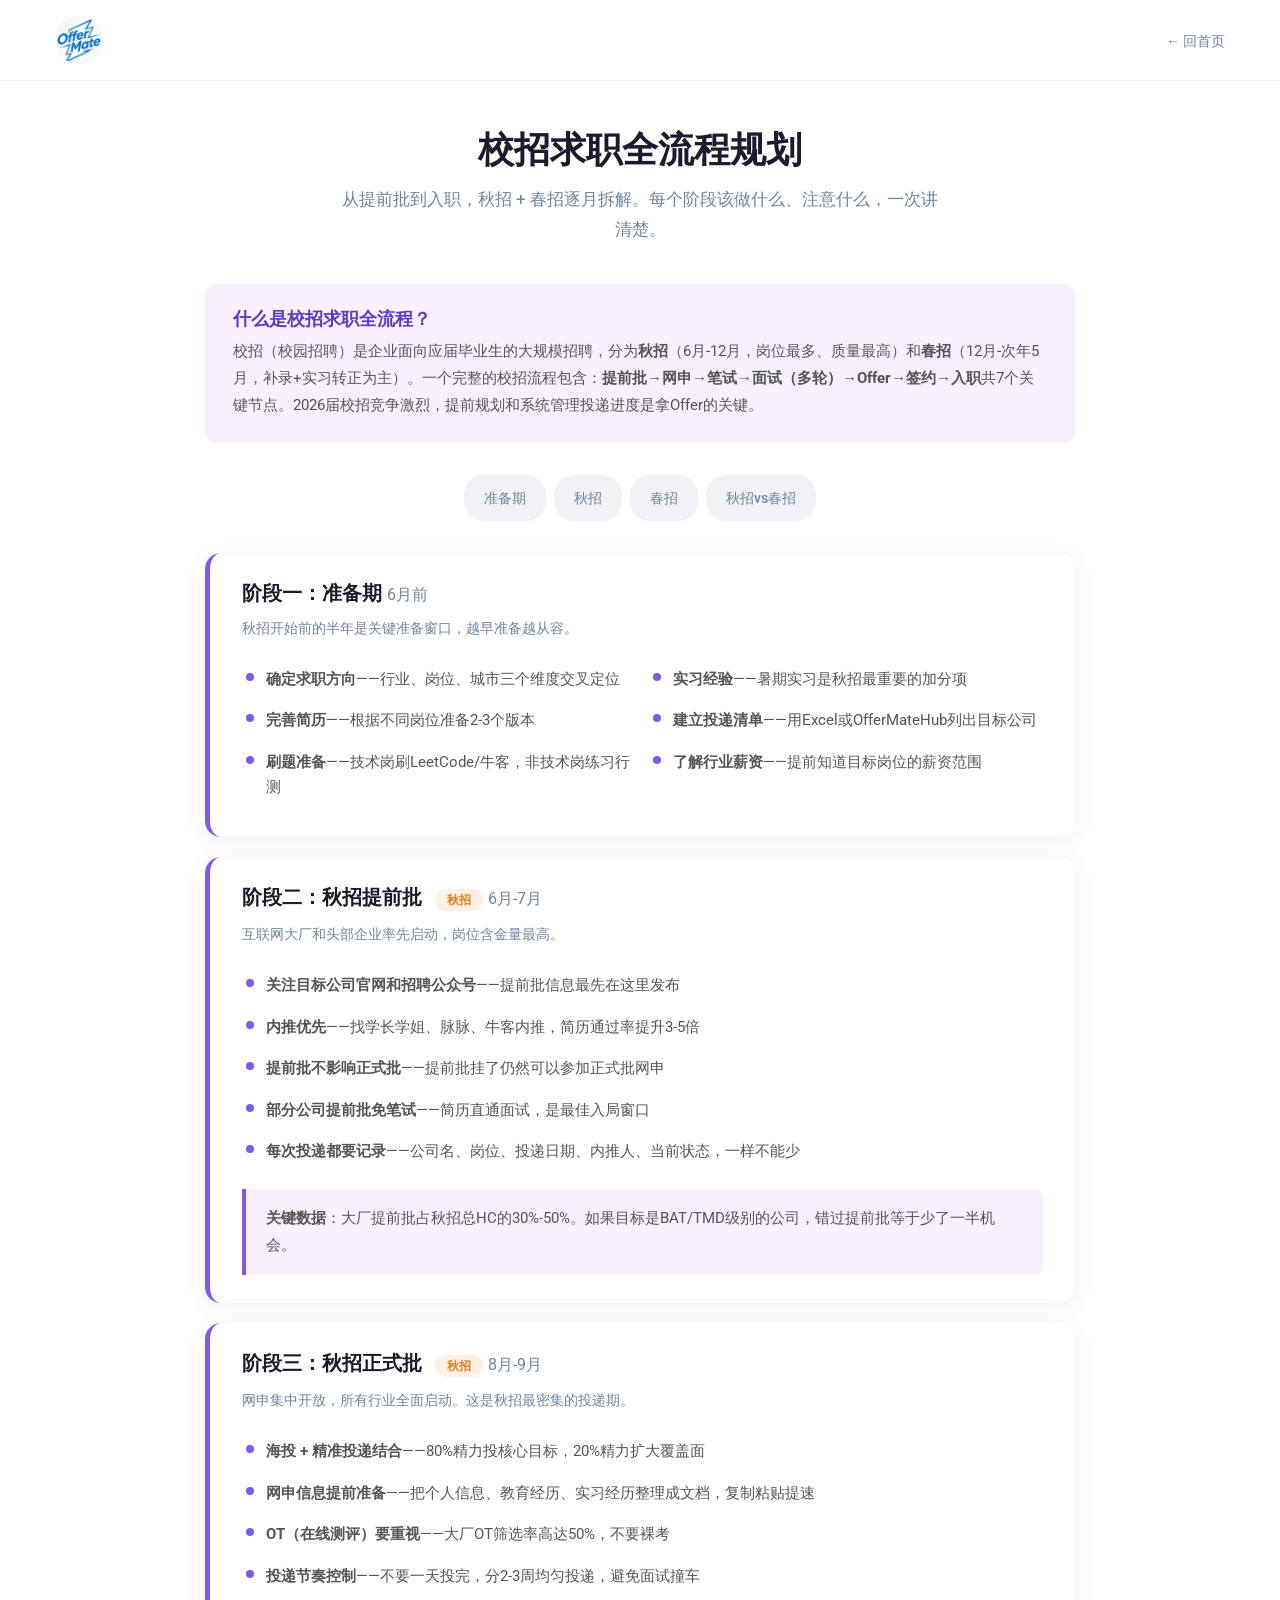
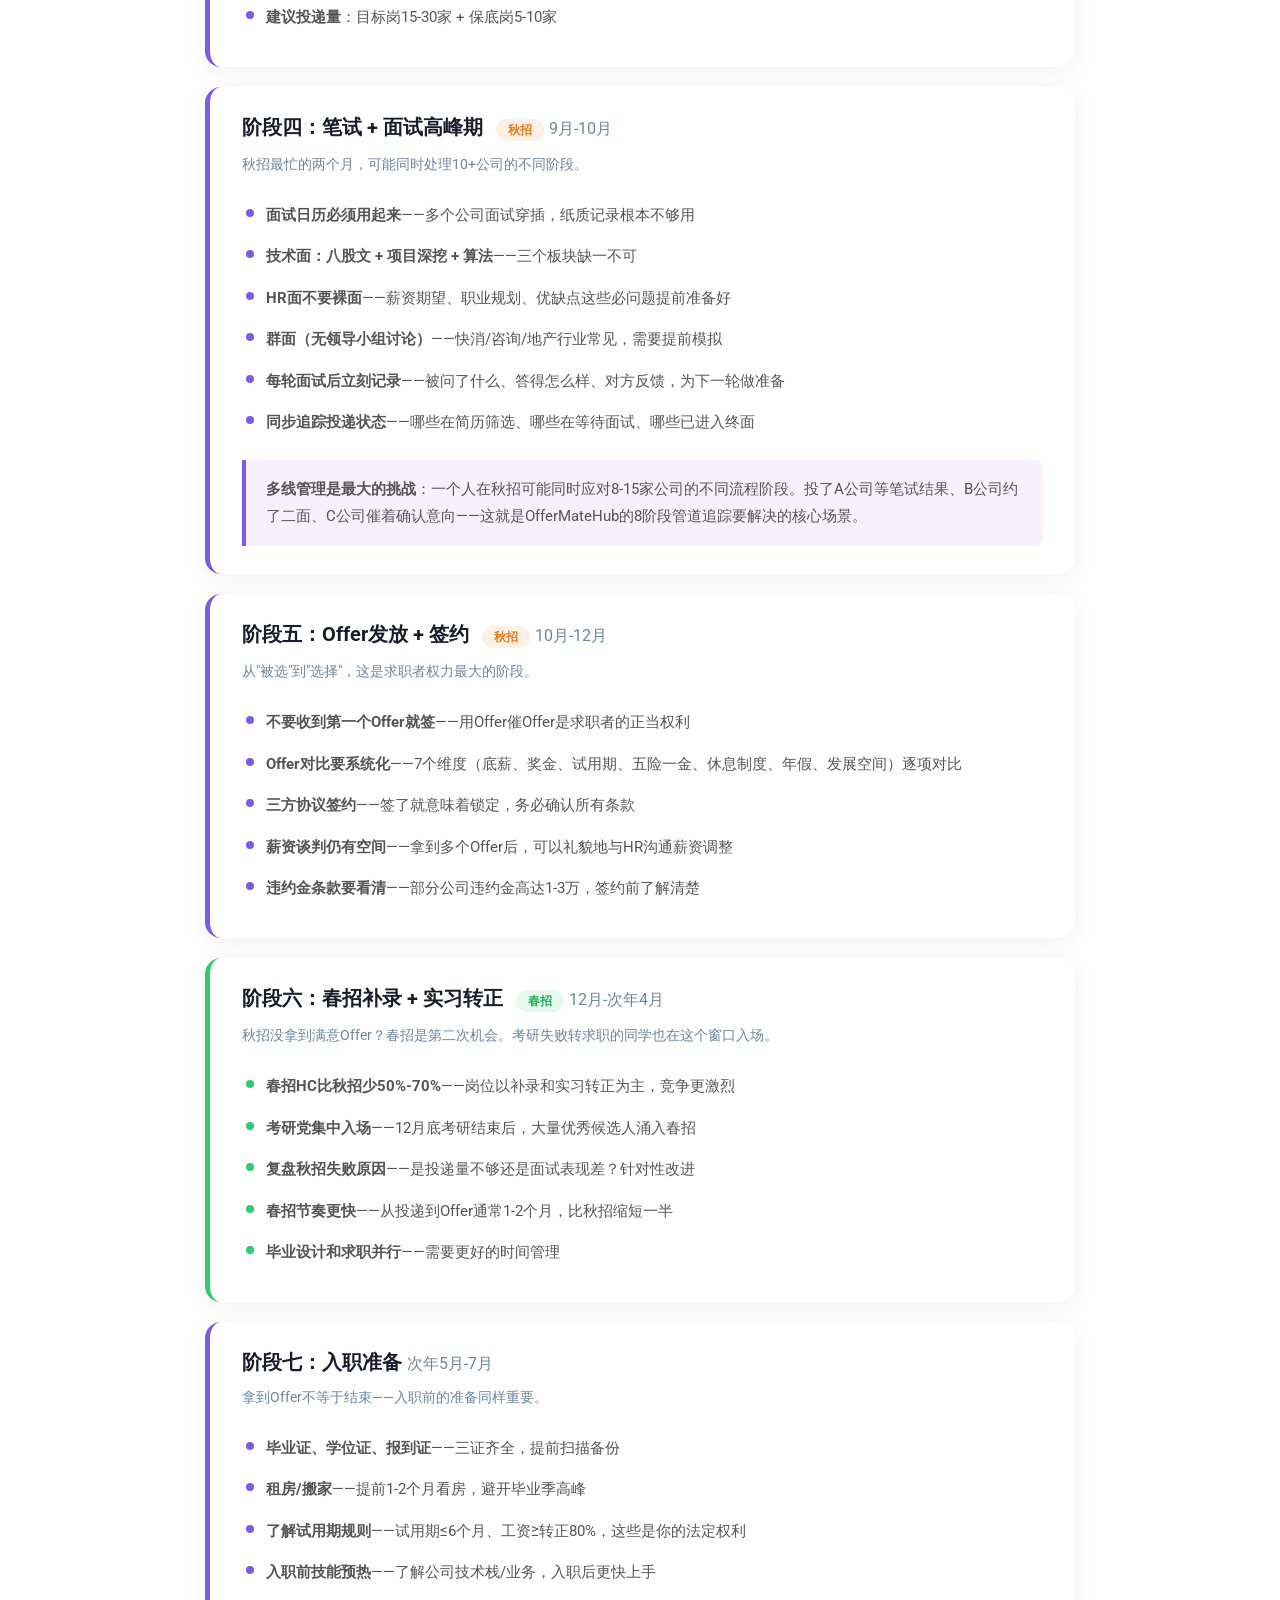
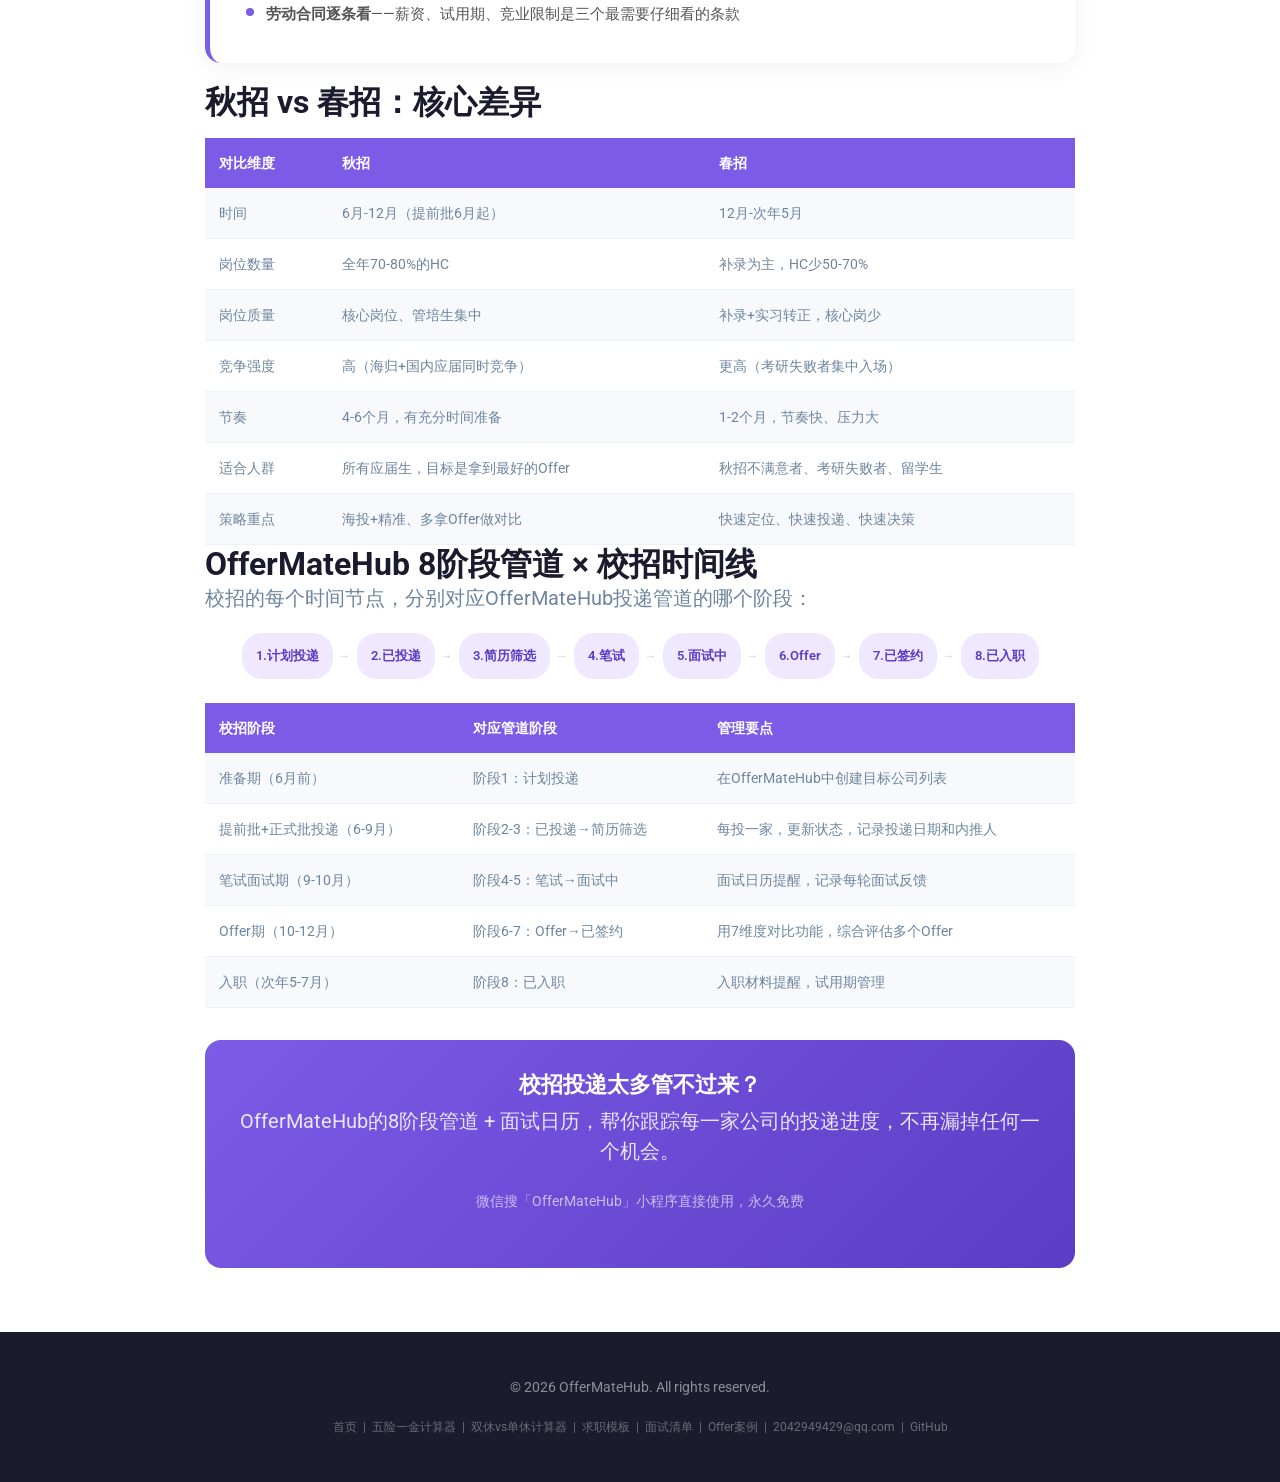
==== campus-timeline.html @ 3b04191a "feat: add 校招时间线 + 试用期工资计算器 (Strategic Builds P2 & P3) Co-Authored-By: Claude Opus 4.7 <noreply@anthr" ====
<!DOCTYPE html>
<html lang="zh-CN">
<head>
    <meta charset="UTF-8">
    <meta name="viewport" content="width=device-width, initial-scale=1, shrink-to-fit=no">
    <meta name="robots" content="index, follow">
    <title>校招求职全流程规划 · 秋招春招时间线 | OfferMateHub</title>
    <meta name="description" content="2026校招全流程时间线：从提前批到签约入职，秋招+春招逐月拆解。含网申、笔试、面试、Offer各阶段准备清单，应届生求职规划必备。">
    <link rel="canonical" href="https://offermatehub.cn/campus-timeline.html">
    <link rel="preload" href="assets/css/master.css" as="style">
    <link rel="preload" href="style.css" as="style">
    <meta property="og:title" content="校招求职全流程规划 · 秋招春招时间线 | OfferMateHub">
    <meta property="og:description" content="2026校招全流程时间线：秋招+春招逐月拆解，含各阶段准备清单。">
    <meta property="og:url" content="https://offermatehub.cn/campus-timeline.html">
    <meta property="og:type" content="website">
    <meta property="og:image" content="https://offermatehub.cn/assets/img/qr-code.jpg">
    <meta property="og:site_name" content="OfferMateHub">
    <meta name="twitter:card" content="summary_large_image">
    <meta name="twitter:title" content="校招求职全流程规划 | OfferMateHub">
    <meta name="twitter:image" content="https://offermatehub.cn/assets/img/qr-code.jpg">
    <meta name="twitter:description" content="2026校招全流程时间线：秋招+春招逐月拆解。">
    <link rel="icon" href="assets/img/logo/fabicon.png">
    <link rel="stylesheet" href="assets/css/plugins/bootstrap.min.css">
    <link rel="stylesheet" href="assets/css/plugins/animate.min.css">
    <link rel="stylesheet" href="assets/css/plugins/fontawesome.css">
    <link rel="stylesheet" href="assets/css/plugins/slicknav.css">
    <link rel="stylesheet" href="assets/css/master.css">
    <link rel="stylesheet" href="style.css">
    <style>
        .timeline-container{max-width:900px;margin:0 auto}
        .phase-card{background:#fff;border-radius:16px;padding:28px 32px;box-shadow:0 4px 24px rgba(0,0,0,.06);margin-bottom:20px;position:relative;border-left:5px solid #7c5ce7}
        .phase-card.spring{border-left-color:#2ecc71}
        .phase-card h2{font-size:20px;margin-bottom:8px;color:#1c1b2e}
        .phase-card .phase-meta{font-size:14px;color:#6d859e;margin-bottom:16px}
        .phase-card ul{list-style:none;padding:0;margin:0}
        .phase-card ul li{padding:8px 0 8px 24px;position:relative;font-size:15px;line-height:1.7;color:#555}
        .phase-card ul li::before{content:'';position:absolute;left:4px;top:14px;width:8px;height:8px;border-radius:50%;background:#7c5ce7}
        .phase-card.spring ul li::before{background:#2ecc71}
        .timeline-nav{display:flex;gap:8px;flex-wrap:wrap;margin-bottom:32px;justify-content:center}
        .timeline-nav a{display:inline-block;padding:8px 20px;border-radius:20px;font-size:14px;font-weight:500;text-decoration:none;color:#6d859e;background:#f0f2f5;transition:all .2s}
        .timeline-nav a:hover,.timeline-nav a.active{background:#7c5ce7;color:#fff}
        .season-tag{display:inline-block;padding:4px 12px;border-radius:12px;font-size:12px;font-weight:700;margin-left:8px}
        .season-tag.autumn{background:#fff0e6;color:#e67e22}
        .season-tag.spring{background:#e8f8ef;color:#27ae60}
        .compare-table{width:100%;border-collapse:collapse;margin-top:16px;font-size:14px}
        .compare-table th{background:#7c5ce7;color:#fff;padding:10px 14px;text-align:left;font-weight:600}
        .compare-table td{padding:10px 14px;border-bottom:1px solid #eef1f5}
        .compare-table tr:nth-child(even) td{background:#f8f9fc}
        .pipeline-map{display:flex;flex-wrap:wrap;gap:6px;margin:20px 0;justify-content:center}
        .pipeline-step{flex:0 0 auto;padding:8px 14px;background:#f0e8ff;border-radius:20px;font-size:13px;font-weight:600;color:#5b3cc4;text-align:center}
        .pipeline-step.active{background:#7c5ce7;color:#fff}
        .pipeline-arrow{color:#ccc;align-self:center;font-size:12px}
        .checklist-grid{display:grid;grid-template-columns:1fr 1fr;gap:12px;margin-top:16px}
        @media(max-width:576px){.checklist-grid{grid-template-columns:1fr}.phase-card{padding:20px}}
        .btn-calc{background:linear-gradient(135deg,#7c5ce7,#5b3cc4);color:#fff;border:none;padding:14px 40px;border-radius:10px;font-size:17px;font-weight:600;cursor:pointer;width:100%;transition:transform .15s,box-shadow .15s}
        .btn-calc:hover{transform:translateY(-1px);box-shadow:0 6px 20px rgba(124,92,231,.35)}
        .insight-box{border-left:4px solid #7c5ce7;background:#f8f0ff;padding:16px 20px;border-radius:0 8px 8px 0;margin-top:16px;font-size:15px;line-height:1.8;color:#555}
        .cta-banner{background:linear-gradient(135deg,#7c5ce7,#5b3cc4);border-radius:16px;padding:32px;text-align:center;color:#fff;margin-top:32px}
        .cta-banner h3{color:#fff;font-size:22px;margin-bottom:8px}
        .cta-banner p{color:rgba(255,255,255,.85);margin-bottom:20px}
        .site-header{padding:16px 0;border-bottom:1px solid #eef1f5;margin-bottom:48px}
        .site-header .logo img{width:48px;height:48px;border-radius:50%}
        footer{background:#1c1b2e;padding:40px 0;text-align:center;margin-top:64px}
        .def-block{background:#f8f0ff;border-radius:12px;padding:24px 28px;margin-bottom:32px}
        .def-block h2{font-size:18px;color:#5b3cc4;margin-bottom:8px}
        .def-block p{font-size:15px;color:#555;line-height:1.8;margin:0}
    </style>
</head>
<body>

<header class="site-header">
    <div class="container">
        <div class="row align-items-center">
            <div class="col-auto">
                <a href="index.html" class="logo"><img src="assets/img/logo/OfferMateLogo.webp" alt="OfferMateHub"></a>
            </div>
            <div class="col text-right">
                <a href="index.html" style="color:#6d859e;text-decoration:none;font-size:14px">&larr; 回首页</a>
            </div>
        </div>
    </div>
</header>

<div class="container timeline-container">

    <div style="text-align:center;margin-bottom:40px">
        <h1 style="font-size:36px;color:#1c1b2e;margin-bottom:12px">校招求职全流程规划</h1>
        <p style="font-size:17px;color:#6d859e;max-width:600px;margin:0 auto">从提前批到入职，秋招 + 春招逐月拆解。每个阶段该做什么、注意什么，一次讲清楚。</p>
    </div>

    <div class="def-block">
        <h2>什么是校招求职全流程？</h2>
        <p>校招（校园招聘）是企业面向应届毕业生的大规模招聘，分为<strong>秋招</strong>（6月-12月，岗位最多、质量最高）和<strong>春招</strong>（12月-次年5月，补录+实习转正为主）。一个完整的校招流程包含：<strong>提前批→网申→笔试→面试（多轮）→Offer→签约→入职</strong>共7个关键节点。2026届校招竞争激烈，提前规划和系统管理投递进度是拿Offer的关键。</p>
    </div>

    <!-- Quick nav -->
    <div class="timeline-nav">
        <a href="#prep">准备期</a>
        <a href="#autumn">秋招</a>
        <a href="#spring">春招</a>
        <a href="#compare">秋招vs春招</a>
    </div>

    <!-- Phase 1: 准备期 -->
    <div class="phase-card" id="prep">
        <h2>阶段一：准备期 <span style="font-weight:400;font-size:16px;color:#6d859e">6月前</span></h2>
        <div class="phase-meta">秋招开始前的半年是关键准备窗口，越早准备越从容。</div>
        <div class="checklist-grid">
            <div><ul>
                <li><strong>确定求职方向</strong>——行业、岗位、城市三个维度交叉定位</li>
                <li><strong>完善简历</strong>——根据不同岗位准备2-3个版本</li>
                <li><strong>刷题准备</strong>——技术岗刷LeetCode/牛客，非技术岗练习行测</li>
            </ul></div>
            <div><ul>
                <li><strong>实习经验</strong>——暑期实习是秋招最重要的加分项</li>
                <li><strong>建立投递清单</strong>——用Excel或OfferMateHub列出目标公司</li>
                <li><strong>了解行业薪资</strong>——提前知道目标岗位的薪资范围</li>
            </ul></div>
        </div>
    </div>

    <!-- Phase 2: 秋招提前批 -->
    <div class="phase-card" id="autumn">
        <h2>阶段二：秋招提前批 <span class="season-tag autumn">秋招</span> <span style="font-weight:400;font-size:16px;color:#6d859e">6月-7月</span></h2>
        <div class="phase-meta">互联网大厂和头部企业率先启动，岗位含金量最高。</div>
        <ul>
            <li><strong>关注目标公司官网和招聘公众号</strong>——提前批信息最先在这里发布</li>
            <li><strong>内推优先</strong>——找学长学姐、脉脉、牛客内推，简历通过率提升3-5倍</li>
            <li><strong>提前批不影响正式批</strong>——提前批挂了仍然可以参加正式批网申</li>
            <li><strong>部分公司提前批免笔试</strong>——简历直通面试，是最佳入局窗口</li>
            <li><strong>每次投递都要记录</strong>——公司名、岗位、投递日期、内推人、当前状态，一样不能少</li>
        </ul>
        <div class="insight-box">
            <strong>关键数据</strong>：大厂提前批占秋招总HC的30%-50%。如果目标是BAT/TMD级别的公司，错过提前批等于少了一半机会。
        </div>
    </div>

    <!-- Phase 3: 秋招正式批 -->
    <div class="phase-card">
        <h2>阶段三：秋招正式批 <span class="season-tag autumn">秋招</span> <span style="font-weight:400;font-size:16px;color:#6d859e">8月-9月</span></h2>
        <div class="phase-meta">网申集中开放，所有行业全面启动。这是秋招最密集的投递期。</div>
        <ul>
            <li><strong>海投 + 精准投递结合</strong>——80%精力投核心目标，20%精力扩大覆盖面</li>
            <li><strong>网申信息提前准备</strong>——把个人信息、教育经历、实习经历整理成文档，复制粘贴提速</li>
            <li><strong>OT（在线测评）要重视</strong>——大厂OT筛选率高达50%，不要裸考</li>
            <li><strong>投递节奏控制</strong>——不要一天投完，分2-3周均匀投递，避免面试撞车</li>
            <li><strong>建议投递量</strong>：目标岗15-30家 + 保底岗5-10家</li>
        </ul>
    </div>

    <!-- Phase 4: 笔试面试 -->
    <div class="phase-card">
        <h2>阶段四：笔试 + 面试高峰期 <span class="season-tag autumn">秋招</span> <span style="font-weight:400;font-size:16px;color:#6d859e">9月-10月</span></h2>
        <div class="phase-meta">秋招最忙的两个月，可能同时处理10+公司的不同阶段。</div>
        <ul>
            <li><strong>面试日历必须用起来</strong>——多个公司面试穿插，纸质记录根本不够用</li>
            <li><strong>技术面：八股文 + 项目深挖 + 算法</strong>——三个板块缺一不可</li>
            <li><strong>HR面不要裸面</strong>——薪资期望、职业规划、优缺点这些必问题提前准备好</li>
            <li><strong>群面（无领导小组讨论）</strong>——快消/咨询/地产行业常见，需要提前模拟</li>
            <li><strong>每轮面试后立刻记录</strong>——被问了什么、答得怎么样、对方反馈，为下一轮做准备</li>
            <li><strong>同步追踪投递状态</strong>——哪些在简历筛选、哪些在等待面试、哪些已进入终面</li>
        </ul>
        <div class="insight-box">
            <strong>多线管理是最大的挑战</strong>：一个人在秋招可能同时应对8-15家公司的不同流程阶段。投了A公司等笔试结果、B公司约了二面、C公司催着确认意向——这就是OfferMateHub的8阶段管道追踪要解决的核心场景。
        </div>
    </div>

    <!-- Phase 5: Offer & 签约 -->
    <div class="phase-card">
        <h2>阶段五：Offer发放 + 签约 <span class="season-tag autumn">秋招</span> <span style="font-weight:400;font-size:16px;color:#6d859e">10月-12月</span></h2>
        <div class="phase-meta">从"被选"到"选择"，这是求职者权力最大的阶段。</div>
        <ul>
            <li><strong>不要收到第一个Offer就签</strong>——用Offer催Offer是求职者的正当权利</li>
            <li><strong>Offer对比要系统化</strong>——7个维度（底薪、奖金、试用期、五险一金、休息制度、年假、发展空间）逐项对比</li>
            <li><strong>三方协议签约</strong>——签了就意味着锁定，务必确认所有条款</li>
            <li><strong>薪资谈判仍有空间</strong>——拿到多个Offer后，可以礼貌地与HR沟通薪资调整</li>
            <li><strong>违约金条款要看清</strong>——部分公司违约金高达1-3万，签约前了解清楚</li>
        </ul>
    </div>

    <!-- Phase 6: 春招 -->
    <div class="phase-card spring">
        <h2>阶段六：春招补录 + 实习转正 <span class="season-tag spring">春招</span> <span style="font-weight:400;font-size:16px;color:#6d859e">12月-次年4月</span></h2>
        <div class="phase-meta">秋招没拿到满意Offer？春招是第二次机会。考研失败转求职的同学也在这个窗口入场。</div>
        <ul>
            <li><strong>春招HC比秋招少50%-70%</strong>——岗位以补录和实习转正为主，竞争更激烈</li>
            <li><strong>考研党集中入场</strong>——12月底考研结束后，大量优秀候选人涌入春招</li>
            <li><strong>复盘秋招失败原因</strong>——是投递量不够还是面试表现差？针对性改进</li>
            <li><strong>春招节奏更快</strong>——从投递到Offer通常1-2个月，比秋招缩短一半</li>
            <li><strong>毕业设计和求职并行</strong>——需要更好的时间管理</li>
        </ul>
    </div>

    <!-- Phase 7: 入职 -->
    <div class="phase-card">
        <h2>阶段七：入职准备 <span style="font-weight:400;font-size:16px;color:#6d859e">次年5月-7月</span></h2>
        <div class="phase-meta">拿到Offer不等于结束——入职前的准备同样重要。</div>
        <ul>
            <li><strong>毕业证、学位证、报到证</strong>——三证齐全，提前扫描备份</li>
            <li><strong>租房/搬家</strong>——提前1-2个月看房，避开毕业季高峰</li>
            <li><strong>了解试用期规则</strong>——试用期≤6个月、工资≥转正80%，这些是你的法定权利</li>
            <li><strong>入职前技能预热</strong>——了解公司技术栈/业务，入职后更快上手</li>
            <li><strong>劳动合同逐条看</strong>——薪资、试用期、竞业限制是三个最需要仔细看的条款</li>
        </ul>
    </div>

    <!-- 秋招 vs 春招对比 -->
    <div class="calc-card" id="compare">
        <h2>秋招 vs 春招：核心差异</h2>
        <table class="compare-table">
            <tr><th>对比维度</th><th>秋招</th><th>春招</th></tr>
            <tr><td>时间</td><td>6月-12月（提前批6月起）</td><td>12月-次年5月</td></tr>
            <tr><td>岗位数量</td><td>全年70-80%的HC</td><td>补录为主，HC少50-70%</td></tr>
            <tr><td>岗位质量</td><td>核心岗位、管培生集中</td><td>补录+实习转正，核心岗少</td></tr>
            <tr><td>竞争强度</td><td>高（海归+国内应届同时竞争）</td><td>更高（考研失败者集中入场）</td></tr>
            <tr><td>节奏</td><td>4-6个月，有充分时间准备</td><td>1-2个月，节奏快、压力大</td></tr>
            <tr><td>适合人群</td><td>所有应届生，目标是拿到最好的Offer</td><td>秋招不满意者、考研失败者、留学生</td></tr>
            <tr><td>策略重点</td><td>海投+精准、多拿Offer做对比</td><td>快速定位、快速投递、快速决策</td></tr>
        </table>
    </div>

    <!-- 8-stage pipeline mapping -->
    <div class="calc-card">
        <h2>OfferMateHub 8阶段管道 × 校招时间线</h2>
        <p style="color:#6d859e;margin-bottom:20px">校招的每个时间节点，分别对应OfferMateHub投递管道的哪个阶段：</p>
        <div class="pipeline-map">
            <div class="pipeline-step">1.计划投递</div><div class="pipeline-arrow">→</div>
            <div class="pipeline-step">2.已投递</div><div class="pipeline-arrow">→</div>
            <div class="pipeline-step">3.简历筛选</div><div class="pipeline-arrow">→</div>
            <div class="pipeline-step">4.笔试</div><div class="pipeline-arrow">→</div>
            <div class="pipeline-step">5.面试中</div><div class="pipeline-arrow">→</div>
            <div class="pipeline-step">6.Offer</div><div class="pipeline-arrow">→</div>
            <div class="pipeline-step">7.已签约</div><div class="pipeline-arrow">→</div>
            <div class="pipeline-step">8.已入职</div>
        </div>
        <table class="compare-table" style="margin-top:24px">
            <tr><th>校招阶段</th><th>对应管道阶段</th><th>管理要点</th></tr>
            <tr><td>准备期（6月前）</td><td>阶段1：计划投递</td><td>在OfferMateHub中创建目标公司列表</td></tr>
            <tr><td>提前批+正式批投递（6-9月）</td><td>阶段2-3：已投递→简历筛选</td><td>每投一家，更新状态，记录投递日期和内推人</td></tr>
            <tr><td>笔试面试期（9-10月）</td><td>阶段4-5：笔试→面试中</td><td>面试日历提醒，记录每轮面试反馈</td></tr>
            <tr><td>Offer期（10-12月）</td><td>阶段6-7：Offer→已签约</td><td>用7维度对比功能，综合评估多个Offer</td></tr>
            <tr><td>入职（次年5-7月）</td><td>阶段8：已入职</td><td>入职材料提醒，试用期管理</td></tr>
        </table>
    </div>

    <div class="cta-banner">
        <h3>校招投递太多管不过来？</h3>
        <p>OfferMateHub的8阶段管道 + 面试日历，帮你跟踪每一家公司的投递进度，不再漏掉任何一个机会。</p>
        <p style="font-size:14px;opacity:.75">微信搜「OfferMateHub」小程序直接使用，永久免费</p>
    </div>
</div>

<footer>
    <div class="container">
        <p style="color:rgba(255,255,255,.5);font-size:14px;margin:0">&copy; 2026 OfferMateHub. All rights reserved.</p>
        <p style="color:rgba(255,255,255,.35);font-size:12px;margin:10px 0 0"><a href="index.html" style="color:rgba(255,255,255,.35);text-decoration:none">首页</a> &nbsp;|&nbsp; <a href="wxyj-calculator.html" style="color:rgba(255,255,255,.35);text-decoration:none">五险一金计算器</a> &nbsp;|&nbsp; <a href="rest-calculator.html" style="color:rgba(255,255,255,.35);text-decoration:none">双休vs单休计算器</a> &nbsp;|&nbsp; <a href="templates.html" style="color:rgba(255,255,255,.35);text-decoration:none">求职模板</a> &nbsp;|&nbsp; <a href="interview-checklist.html" style="color:rgba(255,255,255,.35);text-decoration:none">面试清单</a> &nbsp;|&nbsp; <a href="offer-cases.html" style="color:rgba(255,255,255,.35);text-decoration:none">Offer案例</a> &nbsp;|&nbsp; <a href="mailto:2042949429@qq.com" style="color:rgba(255,255,255,.35);text-decoration:none">2042949429@qq.com</a> &nbsp;|&nbsp; <a href="https://github.com/husuting/offermatehub" target="_blank" rel="noopener" style="color:rgba(255,255,255,.35);text-decoration:none">GitHub</a></p>
    </div>
</footer>

<script type="application/ld+json">
[
  {
    "@context": "https://schema.org",
    "@type": "Article",
    "headline": "校招求职全流程规划：秋招春招时间线逐月拆解",
    "description": "2026校招全流程时间线：从提前批到签约入职，秋招+春招逐月拆解。含网申、笔试、面试、Offer各阶段准备清单。",
    "datePublished": "2026-06-13",
    "dateModified": "2026-06-13",
    "author": {"@type": "Organization", "name": "OfferMateHub"},
    "image": "https://offermatehub.cn/assets/img/qr-code.jpg",
    "url": "https://offermatehub.cn/campus-timeline.html"
  },
  {
    "@context": "https://schema.org",
    "@type": "FAQPage",
    "mainEntity": [
      {
        "@type": "Question",
        "name": "秋招和春招哪个更容易拿到好Offer？",
        "acceptedAnswer": {
          "@type": "Answer",
          "text": "秋招更容易。秋招占全年校招HC的70-80%，核心岗位和管培生主要在秋招放出。春招以补录和实习转正为主，岗位少、竞争更激烈——考研失败的同学也会集中入场。建议把主要精力放在秋招。"
        }
      },
      {
        "@type": "Question",
        "name": "校招提前批有必要参加吗？",
        "acceptedAnswer": {
          "@type": "Answer",
          "text": "非常有必要。大厂提前批占秋招总HC的30-50%，且部分公司提前批免笔试、直通面试。即使提前批失败也不影响正式批，等于多一次机会。建议通过内推渠道投递提前批，通过率更高。"
        }
      },
      {
        "@type": "Question",
        "name": "秋招一般要投多少家公司？",
        "acceptedAnswer": {
          "@type": "Answer",
          "text": "建议目标岗位投递15-30家，保底岗位5-10家，总计20-40家。投递太少机会不足，投递太多管理不过来。关键是每投一家都要记录状态，避免面试撞车或漏跟——这也是使用投递管理工具的价值所在。"
        }
      },
      {
        "@type": "Question",
        "name": "春招时还没有Offer怎么办？",
        "acceptedAnswer": {
          "@type": "Answer",
          "text": "首先复盘秋招失败原因：是投递量不够、简历问题、还是面试表现差。针对改进后重新投递。同时降低预期，扩大行业和城市范围。春招节奏快，从投递到Offer通常1-2个月，需要更加聚焦。"
        }
      }
    ]
  }
]
</script>

</body>
</html>
---- assets/css/master.css ----
@charset "UTF-8";
@import url("https://fonts.googleapis.com/css2?family=Roboto:ital,wght@0,100;0,300;0,400;0,500;0,700;0,900;1,100;1,300;1,400;1,500;1,700;1,900&display=swap");
@media screen and (max-width: 425px) {
  .this {
    font-size: 12px;
  }
}
/*
NAME : AMITY HTML5 TEMPLATE;
VERSION:1.0;



CSS LIST --->
===========================
<------------------->
===========================
1.TYPOGRAPGY CSS
===========================
2.INNER CSS
===========================
3.HEADER AREA CSS
===========================
4.WELCOME AREA CSS
===========================
5.LOGO CAROUSEL AREA CSS
===========================
6.CORE FEATURE AREA CSS
===========================
7.FEATURE AREA CSS
===========================
8.ABOUT AREA CSS
===========================
9.TESTIMONIAL AREA CSS
===========================
10.RANAK AREA CSS
===========================
11.CONTACT AREA CSS
===========================
12.PRICE AREA CSS
===========================
13.BLOG AREA CSS
===========================
14.FOOTER AREA CSS
===========================
15.CMOMMON CSS
===========================
16.RESPONSIVE CSS
===========================

*/
/*=====================
TYPOGRAPGY CSS
*/
a {
  color: #3e425c;
  transition: 0.3s;
  display: inline-block;
}

a:hover {
  color: #8b5cf6;
}

a:focus,
a:hover {
  text-decoration: none;
  outline: 0;
}

img {
  max-width: 100%;
  height: auto;
}

body,
html {
  height: 100%;
}

h1,
h2,
h3,
h4,
h5,
h6 {
  font-family: "Roboto", sans-serif;
  font-weight: 700;
  margin: 0;
  color: #1c1b2e;
}

p {
  margin: 0;
}

.tuc {
  text-transform: uppercase;
}

.tct {
  text-transform: capitalize;
}

a, a:hover {
  text-decoration: none;
}

body {
  font-size: 20px;
  line-height: 30px;
  color: #6d859e;
  font-family: "Roboto", sans-serif;
  font-weight: 400;
  overflow-x: hidden;
}

/* Remove Chrome Input Field's Unwanted Yellow Background Color */
input:-webkit-autofill,
input:-webkit-autofill:focus,
input:-webkit-autofill:hover {
  -webkit-box-shadow: 0 0 0 1000px white inset !important;
}

/*==============
COMMON CSS
=================*/
.bg {
  background-position: center !important;
  background-size: cover !important;
}

/*==============
SPACE CSS
=================*/
.section-padding {
  padding: 100px 0;
}

.section-padding2 {
  padding: 100px 0 70px;
}

.section-padding-bottom {
  padding-bottom: 100px;
}

.section-padding-bottom2 {
  padding-bottom: 70px;
}

.space-100 {
  height: 100px;
}

.space-50 {
  height: 50px;
}

.space-80 {
  height: 80px;
}

.space-40 {
  height: 40px;
}

.space-60 {
  height: 60px;
}

.space-70 {
  height: 70px;
}

.space-30 {
  height: 30px;
}

.space-20 {
  height: 20px;
}

.space-10 {
  height: 10px;
}

.hbm {
  margin-bottom: 50px;
}

/*=====================
INNER CSS
*/
.inner_hero_area {
  padding: 100px 0 150px;
}

.inner_text h2 {
  color: #1c1b2e;
  font-size: 36px;
  font-weight: 900;
  line-height: 43px;
  margin-bottom: 10px;
}

.breadcrumb_area,
.breadcrumb_area a {
  color: #6d859e;
  font-size: 20px;
  font-weight: 400;
  line-height: 24px;
}

.single_blog_img {
  position: relative;
  z-index: 2;
}
.single_blog_img a.meta_date {
  position: absolute;
  left: 15px;
  top: 15px;
  z-index: 3;
  font-size: 14px;
  font-weight: 900;
  text-transform: uppercase;
  background: #ffffff;
  display: inline-block;
  border-radius: 5px;
  padding: 13px 17px;
  line-height: 9px;
  transition: all 0.3s;
}

.single_blog {
  margin-bottom: 30px;
  border-radius: 5px;
}
.single_blog:hover a.meta_date {
  color: #ffffff;
  background: #7c5ce7;
  transition: all 0.3s;
}
.single_blog .single_blog_content {
  border-radius: 5px;
  background: #ffffff;
  box-shadow: 0px 5px 50px rgba(97, 105, 140, 0.07);
  padding: 25px;
}
.single_blog .single_blog_content p {
  margin-bottom: 20px;
}
.single_blog .single_blog_content h3 {
  color: #1c1b2e;
  font-size: 24px;
  font-weight: 900;
  line-height: 34px;
  margin-bottom: 10px;
  transition: all 0.3s;
}
.single_blog .single_blog_content h3:hover {
  color: #7c5ce7;
  transition: all 0.3s;
}
.single_blog .single_blog_content h3 a {
  color: #1c1b2e;
  font-size: 24px;
  font-weight: 900;
  line-height: 34px;
  margin-bottom: 10px;
  transition: all 0.3s;
}
.single_blog .single_blog_content h3 a:hover {
  color: #7c5ce7;
  transition: all 0.3s;
}

.cpagination a.page-link {
  width: 40px;
  height: 40px;
  background: #f6f9fc;
}
.cpagination li.page-item a {
  padding: 0;
  height: auto;
  text-align: center;
  border: none;
  background: no-repeat;
  display: inline-block;
  line-height: 40px;
  border-radius: 50%;
  color: #6d859e;
  font-size: 16px;
}
.cpagination li.page-item {
  height: auto;
}
.cpagination li.page-item:first-child, .cpagination li.page-item:last-child {
  background: #f6f9fc;
  border-radius: 50%;
  color: #7c5ce7;
  font-size: 16px;
}
.cpagination .page-item:last-child .page-link, .cpagination .page-item:first-child .page-link {
  border-radius: 50%;
}
.cpagination li.page-item a:hover {
  background: none;
}
.cpagination li.page-item li.page-item:first-child a:hover,
.cpagination li.page-item:last-child a:hover,
.cpagination li.page-item:last-child a:hover,
.cpagination li.page-item:first-child a:hover {
  background: #7c5ce7;
  color: #ffffff;
}
.cpagination a.page-link.active {
  color: #1c1b2e;
}

.news_letter_form h3 {
  color: #1c1b2e;
  font-size: 24px;
  font-weight: 900;
  line-height: 29px;
  margin-bottom: 15px;
}

.news_letter {
  text-align: center;
}

.meta_box {
  border-radius: 5px;
  background: #ffffff;
  box-shadow: 0px 5px 50px rgba(97, 105, 140, 0.07);
  margin-bottom: 30px;
  padding: 30px;
}
.meta_box:last-child {
  margin-bottom: 0;
}

.news_letter_img {
  margin-bottom: 20px;
}
.news_letter_img img {
  max-width: 70%;
}

.news_letter_form p {
  margin-bottom: 25px;
}

.news_letter_form input {
  border: 1px solid #dbdbdb;
  width: 100%;
  padding: 20px;
  border-radius: 5px;
  color: #6d859e;
  font-size: 16px;
  font-weight: 400;
  line-height: 19px;
  margin-bottom: 20px;
}

h3.widget-title {
  color: #1c1b2e;
  font-size: 24px;
  font-weight: 900;
  line-height: 24px;
  margin-bottom: 30px;
}

.single_popular {
  position: relative;
  z-index: 2;
  padding-left: 130px;
  margin-bottom: 30px;
  transition: all 0.3s;
}
.single_popular:last-child {
  margin-bottom: 0;
}
.single_popular .popular_mg {
  position: absolute;
  left: 0;
  max-width: 110px;
  top: 50%;
  margin-top: -40px;
}
.single_popular h4 {
  color: #1c1b2e;
  font-family: Roboto;
  font-size: 16px;
  font-weight: 700;
  line-height: 22px;
}
.single_popular h4 a {
  color: #1c1b2e;
  font-family: Roboto;
  font-size: 16px;
  font-weight: 700;
  line-height: 22px;
}
.single_popular a.appture_meta {
  color: #6d859e;
  font-size: 14px;
  font-weight: 400;
  line-height: 17px;
}
.single_popular:hover h4 a {
  color: #7c5ce7;
  transition: all 0.3s;
}

.single_blog_page {
  margin-bottom: 50px;
}
.single_blog_page h3 {
  color: #1c1b2e;
  font-size: 28px;
  font-weight: 900;
  line-height: 34px;
  margin: 30px 0 20px;
}

.tags ul {
  margin: 0;
  padding: 0;
}
.tags ul li {
  list-style: none;
  display: inline-block;
  margin-right: 5px;
}
.tags ul li a {
  color: #6d859e;
  font-family: Roboto;
  font-size: 16px;
  font-weight: 400;
  line-height: 19px;
  border-radius: 5px;
  border: solid 1px #dedede;
  display: inline-block;
  padding: 6px 8px;
}
.tags ul li a:hover {
  background: #6d859e;
  color: #ffffff;
}
.tags ul li.meta_title {
  color: #1c1b2e;
  font-size: 20px;
  font-weight: 900;
  line-height: 24px;
}
.tags ul li:last-child {
  margin-right: 0;
}

.share_social {
  text-align: right;
}
.share_social ul {
  margin: 0;
  padding: 0;
}
.share_social ul li {
  display: inline-block;
}
.share_social ul li a {
  font-size: 16px;
  display: inline-block;
  padding: 3px 5px;
  color: #6d859e;
}
.share_social ul li a:hover {
  color: #7c5ce7;
}

.blog_heading {
  margin-bottom: 30px;
}
.blog_heading h3 {
  color: #1c1b2e;
  font-family: Roboto;
  font-size: 28px;
  font-weight: 900;
  line-height: 34px;
}

/*=====================
DEMO CSS
*/
.demo_area {
  height: auto;
  padding: 200px 0 100px;
}

.single_demo {
  margin-bottom: 50px;
  text-align: center;
  transition: all 0.5s;
}

a.single_demo_link {
  color: #fff;
  font-size: 24px;
  margin-top: 15px;
  display: block;
}

.single_demo:hover img {
  transform: translateY(-10px);
  transition: all 0.5s;
  box-shadow: 0 0 20px rgba(0, 0, 0, 0.5);
}

.single_demo img {
  transition: all 0.5s;
  box-shadow: 0 0 10px rgba(0, 0, 0, 0.2);
}

/*=====================
BUTTONS CSS
*/
a.action_btn {
  font-size: 18px;
  color: #ffffff;
  font-family: "Roboto", sans-serif;
  font-weight: 700;
  text-align: center;
  background: #a78bfa;
  display: inline-block;
  padding: 15px 25px;
  border-radius: 5px;
  position: relative;
  z-index: 2;
  transition: all 0.4s;
}
a.action_btn:after {
  position: absolute;
  content: "";
  height: 100%;
  width: 0;
  left: 0;
  top: 0;
  border-radius: 5px;
  background: #ffffff;
  z-index: -1;
  transition: all 0.4s;
}
a.action_btn:hover {
  color: #1c1b2e;
  box-shadow: 0px 20px 50px rgba(124, 92, 231, 0.25);
  transition: all 0.4s;
}
a.action_btn:hover:after {
  width: 100%;
  transition: all 0.4s;
}

a.btn2 {
  font-size: 20px;
  color: #ffffff;
  font-family: "Roboto", sans-serif;
  font-weight: 700;
  text-align: center;
  background: #fca25d;
  display: inline-block;
  padding: 20px 50px;
  border-radius: 5px;
  position: relative;
  z-index: 2;
  transition: all 0.4s;
}
a.btn2:after {
  position: absolute;
  content: "";
  height: 100%;
  width: 0;
  left: 0;
  top: 0;
  border-radius: 5px;
  background: #ffffff;
  z-index: -1;
  transition: all 0.4s;
}
a.btn2:hover {
  color: #1c1b2e;
  box-shadow: 0px 20px 50px rgba(124, 92, 231, 0.25);
  transition: all 0.4s;
}
a.btn2:hover:after {
  width: 100%;
  transition: all 0.4s;
}

button.signup_btn3,
a.signup_btn3 {
  border: none;
  display: inline-block;
  border-radius: 5px;
  background: #7c5ce7;
  box-shadow: 0px 5px 50px rgba(97, 105, 140, 0.07);
  color: #ffffff;
  font-size: 16px;
  font-weight: 900;
  line-height: 19px;
  text-align: center;
  padding: 16px 30px;
  transition: all 0.3s;
}
button.signup_btn3:hover,
a.signup_btn3:hover {
  background: #ffffff;
  transition: all 0.3s;
  box-shadow: 0px 20px 50px rgba(124, 92, 231, 0.25);
  color: #1c1b2e;
}

button.signup_btn2,
a.signup_btn2 {
  border: none;
  display: inline-block;
  border-radius: 5px;
  background: #ffffff;
  box-shadow: 0px 5px 50px rgba(97, 105, 140, 0.07);
  color: #1c1b2e;
  font-size: 16px;
  font-weight: 900;
  line-height: 19px;
  text-align: center;
  padding: 16px 25px;
  transition: all 0.3s;
}
button.signup_btn2:hover,
a.signup_btn2:hover {
  background: #fca25d;
  transition: all 0.3s;
}

button.submit_btn,
a.submit_btn {
  width: 100%;
  border: none;
  display: inline-block;
  border-radius: 5px;
  background: #7c5ce7;
  box-shadow: 0px 5px 50px rgba(97, 105, 140, 0.07);
  color: #ffffff;
  font-size: 16px;
  font-weight: 900;
  line-height: 19px;
  text-align: center;
  padding: 20px;
  transition: all 0.3s;
}
button.submit_btn:hover,
a.submit_btn:hover {
  background: #1c1b2e !important;
  transition: all 0.3s;
}

a.app_btn {
  padding: 13px 20px 13px 70px;
  display: inline-block;
  background: #7c5ce7;
  position: relative;
  z-index: 2;
  color: #ffffff;
  border-radius: 5px;
  position: relative;
  z-index: 2;
  transition: all 0.4s;
}
a.app_btn:after {
  position: absolute;
  content: "";
  height: 100%;
  width: 100%;
  left: 0;
  top: 0;
  border-radius: 5px;
  background: #1c1b2e;
  z-index: -1;
  opacity: 0;
  visibility: hidden;
  transition: all 0.4s;
}
a.app_btn:hover {
  transition: all 0.4s;
}
a.app_btn:hover:after {
  visibility: visible;
  opacity: 1;
  transition: all 0.4s;
}
a.app_btn span.app_btn_text {
  display: block;
  font-size: 30px;
  font-weight: 900;
  line-height: 30px;
}
a.app_btn span.app_btn_title {
  font-size: 20px;
  font-weight: 400;
  line-height: 24px;
  text-align: center;
}
a.app_btn span.app_btn_icon {
  position: absolute;
  left: 20px;
  top: 50%;
  height: 40px;
  width: 40px;
  text-align: center;
  line-height: 40px;
  font-size: 40px;
  margin-top: -20px;
}

.button_group a.app_btn:last-child {
  margin-left: 15px;
}
.button_group a.app_btn.app_store {
  background: #fca25d;
}

a.readmore_btn {
  color: #7c5ce7;
  font-size: 16px;
  font-weight: 900;
  line-height: 19px;
  transition: all 0.3s;
}
a.readmore_btn:hover i {
  padding-left: 5px;
  transition: all 0.3s;
}
a.readmore_btn i {
  padding-left: 3px;
  transition: all 0.3s;
}

a.btn4 {
  background: #7c5ce7;
  box-shadow: 0px 20px 50px rgba(124, 92, 231, 0.25);
  font-family: Roboto;
  font-size: 20px;
  font-weight: 700;
  line-height: 24px;
  color: #ffffff;
  display: inline-block;
  padding: 23px 35px;
  border-radius: 5px;
  position: relative;
  z-index: 2;
  transition: all 0.4s;
}
a.btn4:before {
  position: absolute;
  content: "";
  height: 100%;
  width: 0;
  left: 0;
  top: 0;
  border-radius: 5px;
  z-index: -1;
  background: #ffffff;
  transition: all 0.4s;
}
a.btn4:hover {
  color: #1c1b2e;
  transition: all 0.4s;
  box-shadow: 0px 20px 50px rgba(124, 92, 231, 0.25);
}
a.btn4:hover:before {
  width: 100%;
  transition: all 0.4s;
}

a.btn5 {
  border: 1.5px solid #7c5ce7;
  box-shadow: 0px 20px 50px rgba(124, 92, 231, 0.25);
  color: #7c5ce7;
  font-size: 20px;
  font-weight: 700;
  line-height: 24px;
  padding: 20px 35px;
  border-radius: 5px;
  position: relative;
  z-index: 2;
  transition: all 0.4s;
}
a.btn5 i {
  padding-left: 3px;
  font-size: 14px;
}
a.btn5:before {
  position: absolute;
  content: "";
  height: 100%;
  width: 0;
  left: 0;
  top: 0;
  border-radius: 5px;
  z-index: -1;
  background: #7c5ce7;
  transition: all 0.4s;
}
a.btn5:hover {
  color: #ffffff;
  transition: all 0.4s;
}
a.btn5:hover:before {
  width: 100%;
  transition: all 0.4s;
}

.btn2_group a:last-child {
  margin-left: 15px;
}

/*=====================
HEADER AREA CSS
*/
.header_area {
  transition: all 0.3s;
}

.header_area.sticky {
  position: fixed;
  width: 100%;
  top: 0;
  left: 0;
  z-index: 99;
  background: #ffffff;
  transition: all 0.3s;
}

.header2.sticky {
  position: fixed;
  width: 100%;
  top: 0;
  left: 0;
  z-index: 99;
  background: #f6f9fc;
  transition: all 0.3s;
}

.header_absolute {
  position: absolute;
  left: 0;
  top: 0;
  width: 100%;
  z-index: 99;
}

.main_menu ul {
  margin: 0;
  padding: 0;
}
.main_menu ul li {
  list-style: none;
  display: inline-block;
  position: relative;
  z-index: 2;
  transition: all 0.3s;
}
.main_menu ul li a {
  padding: 40px 10px;
  color: #ffffff;
  font-size: 15px;
}
.main_menu ul li ul {
  position: absolute;
  left: 0;
  top: 120px;
  padding: 15px 10px;
  box-shadow: 0 4px 16px rgba(0, 0, 0, 0.1);
  border-radius: 3px;
  background: #ffffff;
  text-align: left;
  transition: all 0.3s;
  visibility: hidden;
  opacity: 0;
}
.main_menu ul li ul li {
  position: relative;
  z-index: 2;
  border-bottom: 1px solid 0 2px 16px #dddddd;
}
.main_menu ul li ul li:before {
  position: absolute;
  content: "";
  height: 2px;
  width: 0;
  background: #7c5ce7;
  top: 50%;
  left: 15px;
  visibility: hidden;
  opacity: 0;
  transition: all 0.3s;
}
.main_menu ul li ul li:hover:before {
  visibility: visible;
  opacity: 1;
  width: 10px;
  transition: all 0.3s;
}
.main_menu ul li ul li a {
  padding: 3px 15px;
  display: block;
  width: 180px;
  transition: all 0.5s;
  border-radius: 3px;
  color: #6d859e;
  font-size: 16px;
}
.main_menu ul li ul li a:hover {
  color: #7c5ce7;
  transition: all 0.5s;
  padding-left: 30px;
}
.main_menu ul li ul li:last-child {
  border-bottom: none;
}
.main_menu ul li:hover > ul {
  top: 100px;
  transition: all 0.3s;
  visibility: visible;
  opacity: 1;
}

.theme-3 .main_menu ul li a {
  color: #1c1b2e;
}

.logo {
  max-width: 130px;
}

/*=====================
WELCOME AREA CSS
*/
.welcome_area {
  display: flex;
  align-items: center;
  height: 100%;
  position: relative;
  z-index: 2;
}

.title h1 {
  font-size: 58px;
  line-height: 70px;
  color: #ffffff;
  font-weight: 900;
}
.title h6 {
  font-size: 24px;
  line-height: 40px;
  color: #eae4ff;
  font-weight: 400;
}

.title2 h1 {
  color: #1c1b2e;
  font-size: 90px;
  font-weight: 900;
  line-height: 90px;
}
.title2 h1 span {
  color: #7c5ce7;
}
.title2 h6 {
  color: #6d859e;
  font-size: 24px;
  font-weight: 400;
  line-height: 40px;
  margin-top: 10px;
}

.illas_box {
  position: absolute;
  max-width: 600px;
  height: auto;
  right: 13%;
}

.illas_wrap {
  position: relative;
  z-index: 2;
}

img.illas2 {
  position: absolute;
  right: 29%;
  max-width: 130px;
}

.apps2 {
  max-width: 500px;
  position: absolute;
  right: 16%;
  bottom: 0;
}

@media screen and (max-width: 767px) {
  .title h1 {
    font-size: 30px;
    line-height: 40px;
    margin-bottom: 20px;
  }
  .title h6 {
    font-size: 20px;
    line-height: 30px;
  }

  .welcome_area {
    height: auto;
    padding: 150px 0 100px;
  }

  .apps {
    margin-top: 60px;
  }
}
@media screen and (min-width: 1200px) and (max-width: 1400px) {
  .apps {
    max-width: 400px;
  }

  .welcome_area {
    height: 700px;
    padding-top: 50px;
  }
}
@media screen and (max-width: 767px) {
  .theme-3 .illas_box {
    display: none;
  }
  .theme-3 .btn2_group a:last-child {
    margin-left: 0;
    margin-top: 20px;
  }

  .title2 {
    text-align: center;
  }
  .title2 h1 {
    font-size: 40px;
    line-height: 50px;
  }
  .title2 h6 {
    font-size: 20px;
    line-height: 26px;
  }
}
@media screen and (min-width: 1024px) {
  .mobile_img {
    display: none;
  }
}
@media screen and (max-width: 1023px) {
  .apps_img {
    display: none;
  }

  .theme-3 .illas_box {
    display: none;
  }
}
@media screen and (min-width: 768px) and (max-width: 1023px) {
  .welcome_area {
    height: auto;
    padding: 200px 0 100px;
  }

  .apps {
    margin-top: 100px;
    text-align: center;
  }

  .welcome_area {
    text-align: center;
  }
}
@media screen and (min-width: 1200px) and (max-width: 1440px) {
  .apps2 {
    max-width: 390px;
    position: absolute;
    right: 8%;
    bottom: 0;
  }

  .theme-3 .illas_box {
    max-width: 520px;
    height: auto;
    right: 8%;
  }
}
@media screen and (min-width: 1024px) and (max-width: 1199px) {
  .theme-3 .welcome_area {
    display: flex;
    align-items: center;
    height: auto;
    position: relative;
    z-index: 2;
    padding: 200px 0 150px;
  }
  .theme-3 .illas_box {
    position: absolute;
    max-width: 500px;
    height: auto;
    right: 0;
  }
  .theme-3 .title2 h1 {
    font-size: 70px;
    line-height: 75px;
  }
  .theme-3 .title2 h6 {
    font-size: 20px;
    font-weight: 400;
    line-height: 31px;
  }
}
@media screen and (min-width: 1440px) {
  .welcome_area {
    height: 970px;
  }
}
/*=====================
LOGO CAROUSEL AREA CSS
*/
.logo_area {
  padding: 20px 0;
}

.single_logo_table {
  height: 100px;
  width: 100%;
  display: table;
  margin-bottom: 0 auto;
  text-align: center;
}

.single_logo_table_cell {
  height: 100%;
  width: 100%;
  display: table-cell;
  vertical-align: middle;
  text-align: center;
}

.single_logo_table img {
  max-width: 160px;
}

/*=====================
CORE FEATURE AREA CSS
*/
.single_core_feature {
  padding: 50px 45px;
  border-radius: 5px;
  transition: all 0.4s;
  text-align: center;
}
.single_core_feature:hover {
  background: #ffffff;
  transition: all 0.4s;
}

.icon_box {
  width: 80px;
  height: 80px;
  border-radius: 20px;
  background: #7c5ce7;
  line-height: 80px;
  text-align: center;
  margin: 0 auto;
  margin-bottom: 25px;
}

/*=====================
FEATURE AREA CSS
*/
.feature_area {
  position: relative;
  z-index: 2;
}

img.feature_img_right {
  position: absolute;
  right: 18%;
  top: 16%;
  max-width: 500px;
}

img.feature_img_left {
  position: absolute;
  max-width: 450px;
  left: 17%;
  top: 18%;
}

.feature3_img_left {
  position: absolute;
  max-width: 550px;
  top: 14%;
  left: 17%;
}

.feature3_img._right {
  margin-right: -166px;
  max-width: 600px;
}

.feature3_img_left_wrap {
  position: relative;
  z-index: 2;
}

img.shape31 {
  position: absolute;
  left: -33%;
  bottom: 0;
  z-index: -1;
}

.feature3_img_right {
  position: absolute;
  max-width: 550px;
  top: -8%;
  right: 17%;
}

.feature3_img._rightt {
  margin-right: -166px;
  max-width: 600px;
}

.feature3_img_right_wrap {
  position: relative;
  z-index: 2;
}

img.shape32 {
  position: absolute;
  right: -25%;
  bottom: 0;
  z-index: -1;
}

.theme-2 .feature3_img_left {
  position: absolute;
  max-width: 920px;
  top: 14%;
  left: 5%;
}
.theme-2 img.shape31 {
  position: absolute;
  left: -11%;
  bottom: -20%;
  z-index: -1;
}
.theme-2 .feature3_img_right {
  position: absolute;
  max-width: 920px;
  top: 9%;
  right: 10%;
}

@media screen and (min-width: 1200px) and (max-width: 1400px) {
  .welcome_area {
    height: 700px;
    padding-top: 50px;
  }

  img.feature_img_right {
    right: 12%;
  }

  img.feature_img_left {
    left: 10%;
  }
}
@media screen and (max-width: 767px) {
  .mobile_feature_img {
    margin-bottom: 50px;
  }

  .mobile_feature_img2 {
    margin-bottom: 50px;
  }
}
@media screen and (min-width: 1024px) and (max-width: 1200px) {
  img.feature_img_right {
    right: 0;
  }

  img.feature_img_left {
    left: 0;
  }
}
@media screen and (max-width: 1200px) {
  img.feature_img_right,
img.feature_img_left {
    display: none;
  }
}
@media screen and (max-width: 1023px) {
  .tab_img {
    display: none;
  }

  .feature3_mobile {
    margin-bottom: 60px;
  }
}
@media screen and (min-width: 1024px) and (max-width: 1199px) {
  .tab_img {
    display: block;
  }

  .theme-3 .feature3_img_left {
    position: absolute;
    max-width: 500px;
    top: 16%;
    left: 0;
  }
  .theme-3 .feature3_img_right {
    position: absolute;
    max-width: 500px;
    top: -3%;
    right: 0;
  }
}
@media screen and (min-width: 1200px) {
  .tab_img {
    display: none;
  }
}
@media screen and (min-width: 1200px) and (max-width: 1440px) {
  .theme-2 .feature3_img_left {
    left: -11%;
  }
  .theme-2 .feature3_img_right {
    right: -3%;
  }

  .theme-3 .feature3_img_left {
    left: 5%;
  }
  .theme-3 .feature3_img_right {
    position: absolute;
    max-width: 550px;
    top: -3%;
    right: 5%;
  }
}
@media screen and (max-width: 1023px) {
  .theme-3 .feature3_img_left {
    display: none;
  }
  .theme-3 .feature3_img_right {
    display: none;
  }
  .theme-3 .feature_space {
    display: none;
  }
}
@media screen and (min-width: 1024px) {
  .theme-3 .feature3_mobile {
    display: none;
  }
  .theme-3 .feature3_img_right_mobile {
    display: none;
  }
  .theme-3 .feature_area {
    overflow-x: hidden;
  }
}
@media screen and (min-width: 768px) and (max-width: 1023px) {
  .theme-3 .feature3_mobile, .theme-3 .feature3_img_right_mobile {
    margin-bottom: 60px;
    max-width: 500px;
  }
}
@media screen and (min-width: 1300px) {
  .feature_area {
    overflow-x: visible !important;
  }
}
/*=====================
ABOUT AREA CSS
*/
.single_about {
  text-align: center;
  margin-bottom: 30px;
}

.single_about_icon {
  max-width: 80px;
  margin: 0 auto;
  margin-bottom: 20px;
}

.single_about.about_line:after {
  position: absolute;
  content: "";
  height: 100px;
  width: 100%;
  background: url(../img/shape/line1.png) no-repeat;
  top: 20px;
  left: 70%;
}

.single_about.about_line.about_line2:after {
  transform: rotate(180deg);
  left: 30%;
  top: -23%;
}

@media screen and (max-width: 990px) {
  .single_about.about_line:after {
    display: none;
  }
}
/*=====================
MORE FEATURE AREA CSS
*/
.single_more_feature {
  position: relative;
  z-index: 2;
  padding-left: 100px;
  margin-bottom: 30px;
}

.more_feature_icon {
  position: absolute;
  left: 0;
  top: 0;
}

.apps_app {
  max-width: 320px;
  float: right;
}

@media screen and (min-width: 768px) and (max-width: 1023px) {
  .more_feature_area,
.apps_app {
    display: none;
  }

  .mobile_feature_img,
.mobile_feature_img2 {
    margin-bottom: 100px;
  }

  .counter_area.section-padding {
    padding-top: 0;
  }
}
/*=====================
TESTIMONIAL AREA CSS
*/
.single_testimonial p {
  color: #ffffff;
  font-family: Roboto;
  font-size: 20px;
  font-style: italic;
  font-weight: 500;
  line-height: 32px;
  margin-bottom: 30px;
}

.testi_author {
  position: relative;
  z-index: 2;
  padding-left: 80px;
}

.testi_author_img {
  height: 60px;
  width: 60px;
  border-radius: 50%;
  overflow: hidden;
  position: absolute;
  left: 0;
  top: 50%;
  margin-top: -30px;
}

.rating ul {
  margin: 0;
  padding: 0;
}

.rating li {
  display: inline-block;
  list-style: none;
}

.rating li a {
  color: #ffb902;
}

.testi_author a {
  height: 24px;
  color: #ffffff;
  font-size: 16px;
  font-weight: 500;
  line-height: 24px;
  margin-top: 5px;
}

/*=====================
FAQ AREA CSS
*/
button.btn.btn-link.btn-block.text-left {
  padding: 22px;
  color: #1c1b2e;
  font-size: 20px;
  font-weight: 700;
  line-height: 24px;
  border-bottom: none;
}

.card-header {
  padding: 0;
  background: none;
  border-bottom: 0;
}

.card {
  border: solid 1px #efefef;
  margin-bottom: 20px;
  border-bottom: 1px solid #efefef !important;
}

.card-body {
  color: #6d859e;
  font-size: 20px;
  font-weight: 400;
  line-height: 32px;
  padding: 0 20px 20px 20px;
}

button.btn.btn-link.btn-block.text-left:hover,
button.btn.btn-link.btn-block.text-left:focus {
  text-decoration: none;
}

button.btn.btn-link {
  position: relative;
  z-index: 2;
}

.faq_area button.btn.btn-link:after {
  position: absolute;
  content: "";
  font-family: "Font Awesome 5 pro";
  right: 23px;
  transition: all 0.3s;
}

.faq_area button.btn.btn-link[aria-expanded=true]:after {
  transform: rotate(180deg);
  transition: all 0.3s;
}

/*=====================
CTA AREA CSS
*/
.subscribe_form input {
  width: 70%;
  padding: 19px;
  border-radius: 5px;
  border: none;
  background: #ffffff;
}

.subscribe_form button.submit_btn {
  width: 30%;
  float: right;
  padding: 22px 10px;
  border: none;
  background: #fca25d;
  color: #ffffff;
  font-size: 20px;
  font-weight: 900;
  line-height: 24px;
  text-align: center;
  border-radius: 0;
}

.subscribe_form form {
  background: #ffffff;
  border-radius: 5px;
  overflow: hidden;
}

.subscribe_form p {
  margin-top: 10px;
}

button.submit_btn.submit_btn2 {
  background: #7c5ce7;
}

/*=====================
APPS AREA CSS
*/
.apps_app3 {
  max-width: 500px;
  float: right;
}

@media screen and (max-width: 767px) {
  .apps_app {
    max-width: 80%;
    margin: 0 auto;
    margin-top: 100px;
  }

  .button_group a.app_btn:last-child {
    margin-left: 0;
    margin-top: 20px;
  }
}
@media screen and (max-width: 960px) {
  .theme-3 .apps_app3 {
    margin-top: 60px;
    float: left;
  }
}
/*=====================
COUNTER AREA CSS
*/
.screen_carousel {
  margin-top: 100px;
}
.screen_carousel .owl-dots {
  text-align: center;
  margin-top: 20px;
  transition: all 0.3s;
}
.screen_carousel .owl-dots .owl-dot {
  height: 15px;
  width: 15px;
  display: inline-block;
  background: #f6f9fc;
  border-radius: 50%;
  margin: 0 3px;
  transition: all 0.3s;
}
.screen_carousel .owl-dots .owl-dot.active {
  background: #fca25d;
  transition: all 0.3s;
}

.single_counter {
  display: inline-block;
  margin-right: 30px;
  color: #1c1b2e;
  font-size: 40px;
  font-weight: 500;
  line-height: 60px;
}
.single_counter:last-child {
  margin-right: 0;
}

/*=====================
CTA AREA CSS
*/
@media screen and (max-width: 767px) {
  .subscribe_form {
    margin-top: 30px;
  }

  .subscribe_form input {
    width: 50%;
  }

  .subscribe_form button.submit_btn {
    width: 50%;
  }

  .cta_area {
    text-align: center;
  }
}
/*=====================
FOOTER AREA CSS
*/
.footer_logo {
  max-width: 130px;
}

.footer_social {
  text-align: right;
}

.social1 ul {
  margin: 0;
  padding: 0;
}
.social1 ul li {
  list-style: none;
  display: inline-block;
  margin-left: 5px;
}
.social1 ul li:last-child {
  margin-right: 0;
}
.social1 ul li a {
  height: 40px;
  width: 40px;
  text-align: center;
  line-height: 40px;
  border: 1px solid #e6e6e6;
  border-radius: 50%;
  color: #151d41;
  font-size: 14px;
  transition: all 0.4s;
}
.social1 ul li a:hover {
  border-color: #fca25d;
  background: #fca25d;
  color: #ffffff;
  transition: all 0.4s;
}

.copyright {
  padding: 25px 0;
  border-top: 1px solid #f1f1f1;
}

.single_footer h3 {
  font-size: 24px;
  margin-bottom: 20px;
}
.single_footer ul {
  margin: 0;
  padding: 0;
}
.single_footer ul li {
  list-style: none;
}
.single_footer ul li a {
  font-size: 20px;
  line-height: 45px;
  color: #6d859e;
  transition: all 0.3s;
}
.single_footer ul li a:hover {
  color: #1c1b2e;
  padding-left: 3px;
  transition: all 0.3s;
}

.footer_logo {
  margin-bottom: 20px;
}

p.footer_pera {
  padding-right: 30px;
}

@media screen and (max-width: 767px) {
  .footer_social {
    text-align: left;
    margin-top: 15px;
  }
}
/*=====================
COMMON AREA CSS
*/
.content_box h6 {
  color: #1c1b2e;
  font-family: Roboto;
  font-size: 24px;
  font-weight: 900;
  line-height: 40px;
  margin-bottom: 15px;
}

.heading h1 {
  font-size: 50px;
  color: #1c1b2e;
  line-height: 60px;
  font-weight: 900;
}
.heading p {
  margin-top: 20px;
  font-size: 24px;
  line-height: 40px;
}

.white h1,
.white h2,
.white h3,
.white h4,
.white h5,
.white h6,
.white p {
  color: #ffffff;
}

.third_bg {
  background: #7c5ce7;
}

.primary_bg {
  background: #f6f9fc;
}

.owl-carousel .owl-item img {
  width: auto;
  display: inline-block;
}

@media screen and (max-width: 767px) {
  .heading h1 {
    font-size: 30px;
    line-height: 40px;
  }
  .heading p {
    font-size: 20px;
    line-height: 34px;
  }

  .content_box h6 {
    font-size: 20px;
    line-height: 30px;
  }
}
---- style.css ----
/* OfferMate Hub custom styles */

/* ========== Skip-to-content ========== */
.skip-link:focus{top:16px !important}

/* ========== Danmaku 弹幕 ========== */
.danmaku-container {
  padding: 24px 0 40px;
  overflow: hidden;
}

.danmaku-row {
  display: flex;
  width: 100%;
  margin-bottom: 18px;
  white-space: nowrap;
}

.danmaku-track {
  display: flex;
  flex-shrink: 0;
  animation: danmaku-scroll var(--speed, 30s) linear infinite;
}

.danmaku-row:hover .danmaku-track {
  animation-play-state: paused;
}

.danmaku-item {
  display: inline-block;
  flex-shrink: 0;
  margin-right: 32px;
  padding: 10px 22px;
  background: rgba(255, 255, 255, 0.08);
  border: 1px solid rgba(255, 255, 255, 0.12);
  border-radius: 24px;
  color: rgba(255, 255, 255, 0.85);
  font-size: 15px;
  line-height: 1.5;
  backdrop-filter: blur(4px);
}

/* ========== 截图悬浮效果 ========== */
.screen-shot {
  border-radius: 16px;
  box-shadow: 0 8px 30px rgba(0, 0, 0, 0.12);
  transition: transform 0.3s ease, box-shadow 0.3s ease;
}
.screen-shot:hover {
  transform: translateY(-4px);
  box-shadow: 0 14px 40px rgba(0, 0, 0, 0.18);
}

@keyframes danmaku-scroll {
  0% {
    transform: translateX(0);
  }
  100% {
    transform: translateX(-50%);
  }
}

/* ========== 扫码按钮 QR 悬浮提示 ========== */
.qr-btn-wrapper {
  position: relative;
  display: inline-block;
}

.qr-tooltip {
  position: absolute;
  top: 100%;
  left: 50%;
  transform: translateX(-50%) translateY(8px);
  background: #fff;
  padding: 12px;
  border-radius: 12px;
  box-shadow: 0 8px 30px rgba(0,0,0,0.18);
  z-index: 999;
  opacity: 0;
  visibility: hidden;
  transition: opacity 0.25s ease, visibility 0.25s ease, transform 0.25s ease;
  pointer-events: none;
}

.qr-tooltip img {
  display: block;
  border-radius: 8px;
}

.qr-tooltip::before {
  content: "";
  position: absolute;
  top: -6px;
  left: 50%;
  transform: translateX(-50%);
  width: 0;
  height: 0;
  border-left: 8px solid transparent;
  border-right: 8px solid transparent;
  border-bottom: 8px solid #fff;
}

.qr-btn-wrapper:hover .qr-tooltip {
  opacity: 1;
  visibility: visible;
  transform: translateX(-50%) translateY(12px);
}
---- assets/css/master.css ----
@charset "UTF-8";
@import url("https://fonts.googleapis.com/css2?family=Roboto:ital,wght@0,100;0,300;0,400;0,500;0,700;0,900;1,100;1,300;1,400;1,500;1,700;1,900&display=swap");
@media screen and (max-width: 425px) {
  .this {
    font-size: 12px;
  }
}
/*
NAME : AMITY HTML5 TEMPLATE;
VERSION:1.0;



CSS LIST --->
===========================
<------------------->
===========================
1.TYPOGRAPGY CSS
===========================
2.INNER CSS
===========================
3.HEADER AREA CSS
===========================
4.WELCOME AREA CSS
===========================
5.LOGO CAROUSEL AREA CSS
===========================
6.CORE FEATURE AREA CSS
===========================
7.FEATURE AREA CSS
===========================
8.ABOUT AREA CSS
===========================
9.TESTIMONIAL AREA CSS
===========================
10.RANAK AREA CSS
===========================
11.CONTACT AREA CSS
===========================
12.PRICE AREA CSS
===========================
13.BLOG AREA CSS
===========================
14.FOOTER AREA CSS
===========================
15.CMOMMON CSS
===========================
16.RESPONSIVE CSS
===========================

*/
/*=====================
TYPOGRAPGY CSS
*/
a {
  color: #3e425c;
  transition: 0.3s;
  display: inline-block;
}

a:hover {
  color: #8b5cf6;
}

a:focus,
a:hover {
  text-decoration: none;
  outline: 0;
}

img {
  max-width: 100%;
  height: auto;
}

body,
html {
  height: 100%;
}

h1,
h2,
h3,
h4,
h5,
h6 {
  font-family: "Roboto", sans-serif;
  font-weight: 700;
  margin: 0;
  color: #1c1b2e;
}

p {
  margin: 0;
}

.tuc {
  text-transform: uppercase;
}

.tct {
  text-transform: capitalize;
}

a, a:hover {
  text-decoration: none;
}

body {
  font-size: 20px;
  line-height: 30px;
  color: #6d859e;
  font-family: "Roboto", sans-serif;
  font-weight: 400;
  overflow-x: hidden;
}

/* Remove Chrome Input Field's Unwanted Yellow Background Color */
input:-webkit-autofill,
input:-webkit-autofill:focus,
input:-webkit-autofill:hover {
  -webkit-box-shadow: 0 0 0 1000px white inset !important;
}

/*==============
COMMON CSS
=================*/
.bg {
  background-position: center !important;
  background-size: cover !important;
}

/*==============
SPACE CSS
=================*/
.section-padding {
  padding: 100px 0;
}

.section-padding2 {
  padding: 100px 0 70px;
}

.section-padding-bottom {
  padding-bottom: 100px;
}

.section-padding-bottom2 {
  padding-bottom: 70px;
}

.space-100 {
  height: 100px;
}

.space-50 {
  height: 50px;
}

.space-80 {
  height: 80px;
}

.space-40 {
  height: 40px;
}

.space-60 {
  height: 60px;
}

.space-70 {
  height: 70px;
}

.space-30 {
  height: 30px;
}

.space-20 {
  height: 20px;
}

.space-10 {
  height: 10px;
}

.hbm {
  margin-bottom: 50px;
}

/*=====================
INNER CSS
*/
.inner_hero_area {
  padding: 100px 0 150px;
}

.inner_text h2 {
  color: #1c1b2e;
  font-size: 36px;
  font-weight: 900;
  line-height: 43px;
  margin-bottom: 10px;
}

.breadcrumb_area,
.breadcrumb_area a {
  color: #6d859e;
  font-size: 20px;
  font-weight: 400;
  line-height: 24px;
}

.single_blog_img {
  position: relative;
  z-index: 2;
}
.single_blog_img a.meta_date {
  position: absolute;
  left: 15px;
  top: 15px;
  z-index: 3;
  font-size: 14px;
  font-weight: 900;
  text-transform: uppercase;
  background: #ffffff;
  display: inline-block;
  border-radius: 5px;
  padding: 13px 17px;
  line-height: 9px;
  transition: all 0.3s;
}

.single_blog {
  margin-bottom: 30px;
  border-radius: 5px;
}
.single_blog:hover a.meta_date {
  color: #ffffff;
  background: #7c5ce7;
  transition: all 0.3s;
}
.single_blog .single_blog_content {
  border-radius: 5px;
  background: #ffffff;
  box-shadow: 0px 5px 50px rgba(97, 105, 140, 0.07);
  padding: 25px;
}
.single_blog .single_blog_content p {
  margin-bottom: 20px;
}
.single_blog .single_blog_content h3 {
  color: #1c1b2e;
  font-size: 24px;
  font-weight: 900;
  line-height: 34px;
  margin-bottom: 10px;
  transition: all 0.3s;
}
.single_blog .single_blog_content h3:hover {
  color: #7c5ce7;
  transition: all 0.3s;
}
.single_blog .single_blog_content h3 a {
  color: #1c1b2e;
  font-size: 24px;
  font-weight: 900;
  line-height: 34px;
  margin-bottom: 10px;
  transition: all 0.3s;
}
.single_blog .single_blog_content h3 a:hover {
  color: #7c5ce7;
  transition: all 0.3s;
}

.cpagination a.page-link {
  width: 40px;
  height: 40px;
  background: #f6f9fc;
}
.cpagination li.page-item a {
  padding: 0;
  height: auto;
  text-align: center;
  border: none;
  background: no-repeat;
  display: inline-block;
  line-height: 40px;
  border-radius: 50%;
  color: #6d859e;
  font-size: 16px;
}
.cpagination li.page-item {
  height: auto;
}
.cpagination li.page-item:first-child, .cpagination li.page-item:last-child {
  background: #f6f9fc;
  border-radius: 50%;
  color: #7c5ce7;
  font-size: 16px;
}
.cpagination .page-item:last-child .page-link, .cpagination .page-item:first-child .page-link {
  border-radius: 50%;
}
.cpagination li.page-item a:hover {
  background: none;
}
.cpagination li.page-item li.page-item:first-child a:hover,
.cpagination li.page-item:last-child a:hover,
.cpagination li.page-item:last-child a:hover,
.cpagination li.page-item:first-child a:hover {
  background: #7c5ce7;
  color: #ffffff;
}
.cpagination a.page-link.active {
  color: #1c1b2e;
}

.news_letter_form h3 {
  color: #1c1b2e;
  font-size: 24px;
  font-weight: 900;
  line-height: 29px;
  margin-bottom: 15px;
}

.news_letter {
  text-align: center;
}

.meta_box {
  border-radius: 5px;
  background: #ffffff;
  box-shadow: 0px 5px 50px rgba(97, 105, 140, 0.07);
  margin-bottom: 30px;
  padding: 30px;
}
.meta_box:last-child {
  margin-bottom: 0;
}

.news_letter_img {
  margin-bottom: 20px;
}
.news_letter_img img {
  max-width: 70%;
}

.news_letter_form p {
  margin-bottom: 25px;
}

.news_letter_form input {
  border: 1px solid #dbdbdb;
  width: 100%;
  padding: 20px;
  border-radius: 5px;
  color: #6d859e;
  font-size: 16px;
  font-weight: 400;
  line-height: 19px;
  margin-bottom: 20px;
}

h3.widget-title {
  color: #1c1b2e;
  font-size: 24px;
  font-weight: 900;
  line-height: 24px;
  margin-bottom: 30px;
}

.single_popular {
  position: relative;
  z-index: 2;
  padding-left: 130px;
  margin-bottom: 30px;
  transition: all 0.3s;
}
.single_popular:last-child {
  margin-bottom: 0;
}
.single_popular .popular_mg {
  position: absolute;
  left: 0;
  max-width: 110px;
  top: 50%;
  margin-top: -40px;
}
.single_popular h4 {
  color: #1c1b2e;
  font-family: Roboto;
  font-size: 16px;
  font-weight: 700;
  line-height: 22px;
}
.single_popular h4 a {
  color: #1c1b2e;
  font-family: Roboto;
  font-size: 16px;
  font-weight: 700;
  line-height: 22px;
}
.single_popular a.appture_meta {
  color: #6d859e;
  font-size: 14px;
  font-weight: 400;
  line-height: 17px;
}
.single_popular:hover h4 a {
  color: #7c5ce7;
  transition: all 0.3s;
}

.single_blog_page {
  margin-bottom: 50px;
}
.single_blog_page h3 {
  color: #1c1b2e;
  font-size: 28px;
  font-weight: 900;
  line-height: 34px;
  margin: 30px 0 20px;
}

.tags ul {
  margin: 0;
  padding: 0;
}
.tags ul li {
  list-style: none;
  display: inline-block;
  margin-right: 5px;
}
.tags ul li a {
  color: #6d859e;
  font-family: Roboto;
  font-size: 16px;
  font-weight: 400;
  line-height: 19px;
  border-radius: 5px;
  border: solid 1px #dedede;
  display: inline-block;
  padding: 6px 8px;
}
.tags ul li a:hover {
  background: #6d859e;
  color: #ffffff;
}
.tags ul li.meta_title {
  color: #1c1b2e;
  font-size: 20px;
  font-weight: 900;
  line-height: 24px;
}
.tags ul li:last-child {
  margin-right: 0;
}

.share_social {
  text-align: right;
}
.share_social ul {
  margin: 0;
  padding: 0;
}
.share_social ul li {
  display: inline-block;
}
.share_social ul li a {
  font-size: 16px;
  display: inline-block;
  padding: 3px 5px;
  color: #6d859e;
}
.share_social ul li a:hover {
  color: #7c5ce7;
}

.blog_heading {
  margin-bottom: 30px;
}
.blog_heading h3 {
  color: #1c1b2e;
  font-family: Roboto;
  font-size: 28px;
  font-weight: 900;
  line-height: 34px;
}

/*=====================
DEMO CSS
*/
.demo_area {
  height: auto;
  padding: 200px 0 100px;
}

.single_demo {
  margin-bottom: 50px;
  text-align: center;
  transition: all 0.5s;
}

a.single_demo_link {
  color: #fff;
  font-size: 24px;
  margin-top: 15px;
  display: block;
}

.single_demo:hover img {
  transform: translateY(-10px);
  transition: all 0.5s;
  box-shadow: 0 0 20px rgba(0, 0, 0, 0.5);
}

.single_demo img {
  transition: all 0.5s;
  box-shadow: 0 0 10px rgba(0, 0, 0, 0.2);
}

/*=====================
BUTTONS CSS
*/
a.action_btn {
  font-size: 18px;
  color: #ffffff;
  font-family: "Roboto", sans-serif;
  font-weight: 700;
  text-align: center;
  background: #a78bfa;
  display: inline-block;
  padding: 15px 25px;
  border-radius: 5px;
  position: relative;
  z-index: 2;
  transition: all 0.4s;
}
a.action_btn:after {
  position: absolute;
  content: "";
  height: 100%;
  width: 0;
  left: 0;
  top: 0;
  border-radius: 5px;
  background: #ffffff;
  z-index: -1;
  transition: all 0.4s;
}
a.action_btn:hover {
  color: #1c1b2e;
  box-shadow: 0px 20px 50px rgba(124, 92, 231, 0.25);
  transition: all 0.4s;
}
a.action_btn:hover:after {
  width: 100%;
  transition: all 0.4s;
}

a.btn2 {
  font-size: 20px;
  color: #ffffff;
  font-family: "Roboto", sans-serif;
  font-weight: 700;
  text-align: center;
  background: #fca25d;
  display: inline-block;
  padding: 20px 50px;
  border-radius: 5px;
  position: relative;
  z-index: 2;
  transition: all 0.4s;
}
a.btn2:after {
  position: absolute;
  content: "";
  height: 100%;
  width: 0;
  left: 0;
  top: 0;
  border-radius: 5px;
  background: #ffffff;
  z-index: -1;
  transition: all 0.4s;
}
a.btn2:hover {
  color: #1c1b2e;
  box-shadow: 0px 20px 50px rgba(124, 92, 231, 0.25);
  transition: all 0.4s;
}
a.btn2:hover:after {
  width: 100%;
  transition: all 0.4s;
}

button.signup_btn3,
a.signup_btn3 {
  border: none;
  display: inline-block;
  border-radius: 5px;
  background: #7c5ce7;
  box-shadow: 0px 5px 50px rgba(97, 105, 140, 0.07);
  color: #ffffff;
  font-size: 16px;
  font-weight: 900;
  line-height: 19px;
  text-align: center;
  padding: 16px 30px;
  transition: all 0.3s;
}
button.signup_btn3:hover,
a.signup_btn3:hover {
  background: #ffffff;
  transition: all 0.3s;
  box-shadow: 0px 20px 50px rgba(124, 92, 231, 0.25);
  color: #1c1b2e;
}

button.signup_btn2,
a.signup_btn2 {
  border: none;
  display: inline-block;
  border-radius: 5px;
  background: #ffffff;
  box-shadow: 0px 5px 50px rgba(97, 105, 140, 0.07);
  color: #1c1b2e;
  font-size: 16px;
  font-weight: 900;
  line-height: 19px;
  text-align: center;
  padding: 16px 25px;
  transition: all 0.3s;
}
button.signup_btn2:hover,
a.signup_btn2:hover {
  background: #fca25d;
  transition: all 0.3s;
}

button.submit_btn,
a.submit_btn {
  width: 100%;
  border: none;
  display: inline-block;
  border-radius: 5px;
  background: #7c5ce7;
  box-shadow: 0px 5px 50px rgba(97, 105, 140, 0.07);
  color: #ffffff;
  font-size: 16px;
  font-weight: 900;
  line-height: 19px;
  text-align: center;
  padding: 20px;
  transition: all 0.3s;
}
button.submit_btn:hover,
a.submit_btn:hover {
  background: #1c1b2e !important;
  transition: all 0.3s;
}

a.app_btn {
  padding: 13px 20px 13px 70px;
  display: inline-block;
  background: #7c5ce7;
  position: relative;
  z-index: 2;
  color: #ffffff;
  border-radius: 5px;
  position: relative;
  z-index: 2;
  transition: all 0.4s;
}
a.app_btn:after {
  position: absolute;
  content: "";
  height: 100%;
  width: 100%;
  left: 0;
  top: 0;
  border-radius: 5px;
  background: #1c1b2e;
  z-index: -1;
  opacity: 0;
  visibility: hidden;
  transition: all 0.4s;
}
a.app_btn:hover {
  transition: all 0.4s;
}
a.app_btn:hover:after {
  visibility: visible;
  opacity: 1;
  transition: all 0.4s;
}
a.app_btn span.app_btn_text {
  display: block;
  font-size: 30px;
  font-weight: 900;
  line-height: 30px;
}
a.app_btn span.app_btn_title {
  font-size: 20px;
  font-weight: 400;
  line-height: 24px;
  text-align: center;
}
a.app_btn span.app_btn_icon {
  position: absolute;
  left: 20px;
  top: 50%;
  height: 40px;
  width: 40px;
  text-align: center;
  line-height: 40px;
  font-size: 40px;
  margin-top: -20px;
}

.button_group a.app_btn:last-child {
  margin-left: 15px;
}
.button_group a.app_btn.app_store {
  background: #fca25d;
}

a.readmore_btn {
  color: #7c5ce7;
  font-size: 16px;
  font-weight: 900;
  line-height: 19px;
  transition: all 0.3s;
}
a.readmore_btn:hover i {
  padding-left: 5px;
  transition: all 0.3s;
}
a.readmore_btn i {
  padding-left: 3px;
  transition: all 0.3s;
}

a.btn4 {
  background: #7c5ce7;
  box-shadow: 0px 20px 50px rgba(124, 92, 231, 0.25);
  font-family: Roboto;
  font-size: 20px;
  font-weight: 700;
  line-height: 24px;
  color: #ffffff;
  display: inline-block;
  padding: 23px 35px;
  border-radius: 5px;
  position: relative;
  z-index: 2;
  transition: all 0.4s;
}
a.btn4:before {
  position: absolute;
  content: "";
  height: 100%;
  width: 0;
  left: 0;
  top: 0;
  border-radius: 5px;
  z-index: -1;
  background: #ffffff;
  transition: all 0.4s;
}
a.btn4:hover {
  color: #1c1b2e;
  transition: all 0.4s;
  box-shadow: 0px 20px 50px rgba(124, 92, 231, 0.25);
}
a.btn4:hover:before {
  width: 100%;
  transition: all 0.4s;
}

a.btn5 {
  border: 1.5px solid #7c5ce7;
  box-shadow: 0px 20px 50px rgba(124, 92, 231, 0.25);
  color: #7c5ce7;
  font-size: 20px;
  font-weight: 700;
  line-height: 24px;
  padding: 20px 35px;
  border-radius: 5px;
  position: relative;
  z-index: 2;
  transition: all 0.4s;
}
a.btn5 i {
  padding-left: 3px;
  font-size: 14px;
}
a.btn5:before {
  position: absolute;
  content: "";
  height: 100%;
  width: 0;
  left: 0;
  top: 0;
  border-radius: 5px;
  z-index: -1;
  background: #7c5ce7;
  transition: all 0.4s;
}
a.btn5:hover {
  color: #ffffff;
  transition: all 0.4s;
}
a.btn5:hover:before {
  width: 100%;
  transition: all 0.4s;
}

.btn2_group a:last-child {
  margin-left: 15px;
}

/*=====================
HEADER AREA CSS
*/
.header_area {
  transition: all 0.3s;
}

.header_area.sticky {
  position: fixed;
  width: 100%;
  top: 0;
  left: 0;
  z-index: 99;
  background: #ffffff;
  transition: all 0.3s;
}

.header2.sticky {
  position: fixed;
  width: 100%;
  top: 0;
  left: 0;
  z-index: 99;
  background: #f6f9fc;
  transition: all 0.3s;
}

.header_absolute {
  position: absolute;
  left: 0;
  top: 0;
  width: 100%;
  z-index: 99;
}

.main_menu ul {
  margin: 0;
  padding: 0;
}
.main_menu ul li {
  list-style: none;
  display: inline-block;
  position: relative;
  z-index: 2;
  transition: all 0.3s;
}
.main_menu ul li a {
  padding: 40px 10px;
  color: #ffffff;
  font-size: 15px;
}
.main_menu ul li ul {
  position: absolute;
  left: 0;
  top: 120px;
  padding: 15px 10px;
  box-shadow: 0 4px 16px rgba(0, 0, 0, 0.1);
  border-radius: 3px;
  background: #ffffff;
  text-align: left;
  transition: all 0.3s;
  visibility: hidden;
  opacity: 0;
}
.main_menu ul li ul li {
  position: relative;
  z-index: 2;
  border-bottom: 1px solid 0 2px 16px #dddddd;
}
.main_menu ul li ul li:before {
  position: absolute;
  content: "";
  height: 2px;
  width: 0;
  background: #7c5ce7;
  top: 50%;
  left: 15px;
  visibility: hidden;
  opacity: 0;
  transition: all 0.3s;
}
.main_menu ul li ul li:hover:before {
  visibility: visible;
  opacity: 1;
  width: 10px;
  transition: all 0.3s;
}
.main_menu ul li ul li a {
  padding: 3px 15px;
  display: block;
  width: 180px;
  transition: all 0.5s;
  border-radius: 3px;
  color: #6d859e;
  font-size: 16px;
}
.main_menu ul li ul li a:hover {
  color: #7c5ce7;
  transition: all 0.5s;
  padding-left: 30px;
}
.main_menu ul li ul li:last-child {
  border-bottom: none;
}
.main_menu ul li:hover > ul {
  top: 100px;
  transition: all 0.3s;
  visibility: visible;
  opacity: 1;
}

.theme-3 .main_menu ul li a {
  color: #1c1b2e;
}

.logo {
  max-width: 130px;
}

/*=====================
WELCOME AREA CSS
*/
.welcome_area {
  display: flex;
  align-items: center;
  height: 100%;
  position: relative;
  z-index: 2;
}

.title h1 {
  font-size: 58px;
  line-height: 70px;
  color: #ffffff;
  font-weight: 900;
}
.title h6 {
  font-size: 24px;
  line-height: 40px;
  color: #eae4ff;
  font-weight: 400;
}

.title2 h1 {
  color: #1c1b2e;
  font-size: 90px;
  font-weight: 900;
  line-height: 90px;
}
.title2 h1 span {
  color: #7c5ce7;
}
.title2 h6 {
  color: #6d859e;
  font-size: 24px;
  font-weight: 400;
  line-height: 40px;
  margin-top: 10px;
}

.illas_box {
  position: absolute;
  max-width: 600px;
  height: auto;
  right: 13%;
}

.illas_wrap {
  position: relative;
  z-index: 2;
}

img.illas2 {
  position: absolute;
  right: 29%;
  max-width: 130px;
}

.apps2 {
  max-width: 500px;
  position: absolute;
  right: 16%;
  bottom: 0;
}

@media screen and (max-width: 767px) {
  .title h1 {
    font-size: 30px;
    line-height: 40px;
    margin-bottom: 20px;
  }
  .title h6 {
    font-size: 20px;
    line-height: 30px;
  }

  .welcome_area {
    height: auto;
    padding: 150px 0 100px;
  }

  .apps {
    margin-top: 60px;
  }
}
@media screen and (min-width: 1200px) and (max-width: 1400px) {
  .apps {
    max-width: 400px;
  }

  .welcome_area {
    height: 700px;
    padding-top: 50px;
  }
}
@media screen and (max-width: 767px) {
  .theme-3 .illas_box {
    display: none;
  }
  .theme-3 .btn2_group a:last-child {
    margin-left: 0;
    margin-top: 20px;
  }

  .title2 {
    text-align: center;
  }
  .title2 h1 {
    font-size: 40px;
    line-height: 50px;
  }
  .title2 h6 {
    font-size: 20px;
    line-height: 26px;
  }
}
@media screen and (min-width: 1024px) {
  .mobile_img {
    display: none;
  }
}
@media screen and (max-width: 1023px) {
  .apps_img {
    display: none;
  }

  .theme-3 .illas_box {
    display: none;
  }
}
@media screen and (min-width: 768px) and (max-width: 1023px) {
  .welcome_area {
    height: auto;
    padding: 200px 0 100px;
  }

  .apps {
    margin-top: 100px;
    text-align: center;
  }

  .welcome_area {
    text-align: center;
  }
}
@media screen and (min-width: 1200px) and (max-width: 1440px) {
  .apps2 {
    max-width: 390px;
    position: absolute;
    right: 8%;
    bottom: 0;
  }

  .theme-3 .illas_box {
    max-width: 520px;
    height: auto;
    right: 8%;
  }
}
@media screen and (min-width: 1024px) and (max-width: 1199px) {
  .theme-3 .welcome_area {
    display: flex;
    align-items: center;
    height: auto;
    position: relative;
    z-index: 2;
    padding: 200px 0 150px;
  }
  .theme-3 .illas_box {
    position: absolute;
    max-width: 500px;
    height: auto;
    right: 0;
  }
  .theme-3 .title2 h1 {
    font-size: 70px;
    line-height: 75px;
  }
  .theme-3 .title2 h6 {
    font-size: 20px;
    font-weight: 400;
    line-height: 31px;
  }
}
@media screen and (min-width: 1440px) {
  .welcome_area {
    height: 970px;
  }
}
/*=====================
LOGO CAROUSEL AREA CSS
*/
.logo_area {
  padding: 20px 0;
}

.single_logo_table {
  height: 100px;
  width: 100%;
  display: table;
  margin-bottom: 0 auto;
  text-align: center;
}

.single_logo_table_cell {
  height: 100%;
  width: 100%;
  display: table-cell;
  vertical-align: middle;
  text-align: center;
}

.single_logo_table img {
  max-width: 160px;
}

/*=====================
CORE FEATURE AREA CSS
*/
.single_core_feature {
  padding: 50px 45px;
  border-radius: 5px;
  transition: all 0.4s;
  text-align: center;
}
.single_core_feature:hover {
  background: #ffffff;
  transition: all 0.4s;
}

.icon_box {
  width: 80px;
  height: 80px;
  border-radius: 20px;
  background: #7c5ce7;
  line-height: 80px;
  text-align: center;
  margin: 0 auto;
  margin-bottom: 25px;
}

/*=====================
FEATURE AREA CSS
*/
.feature_area {
  position: relative;
  z-index: 2;
}

img.feature_img_right {
  position: absolute;
  right: 18%;
  top: 16%;
  max-width: 500px;
}

img.feature_img_left {
  position: absolute;
  max-width: 450px;
  left: 17%;
  top: 18%;
}

.feature3_img_left {
  position: absolute;
  max-width: 550px;
  top: 14%;
  left: 17%;
}

.feature3_img._right {
  margin-right: -166px;
  max-width: 600px;
}

.feature3_img_left_wrap {
  position: relative;
  z-index: 2;
}

img.shape31 {
  position: absolute;
  left: -33%;
  bottom: 0;
  z-index: -1;
}

.feature3_img_right {
  position: absolute;
  max-width: 550px;
  top: -8%;
  right: 17%;
}

.feature3_img._rightt {
  margin-right: -166px;
  max-width: 600px;
}

.feature3_img_right_wrap {
  position: relative;
  z-index: 2;
}

img.shape32 {
  position: absolute;
  right: -25%;
  bottom: 0;
  z-index: -1;
}

.theme-2 .feature3_img_left {
  position: absolute;
  max-width: 920px;
  top: 14%;
  left: 5%;
}
.theme-2 img.shape31 {
  position: absolute;
  left: -11%;
  bottom: -20%;
  z-index: -1;
}
.theme-2 .feature3_img_right {
  position: absolute;
  max-width: 920px;
  top: 9%;
  right: 10%;
}

@media screen and (min-width: 1200px) and (max-width: 1400px) {
  .welcome_area {
    height: 700px;
    padding-top: 50px;
  }

  img.feature_img_right {
    right: 12%;
  }

  img.feature_img_left {
    left: 10%;
  }
}
@media screen and (max-width: 767px) {
  .mobile_feature_img {
    margin-bottom: 50px;
  }

  .mobile_feature_img2 {
    margin-bottom: 50px;
  }
}
@media screen and (min-width: 1024px) and (max-width: 1200px) {
  img.feature_img_right {
    right: 0;
  }

  img.feature_img_left {
    left: 0;
  }
}
@media screen and (max-width: 1200px) {
  img.feature_img_right,
img.feature_img_left {
    display: none;
  }
}
@media screen and (max-width: 1023px) {
  .tab_img {
    display: none;
  }

  .feature3_mobile {
    margin-bottom: 60px;
  }
}
@media screen and (min-width: 1024px) and (max-width: 1199px) {
  .tab_img {
    display: block;
  }

  .theme-3 .feature3_img_left {
    position: absolute;
    max-width: 500px;
    top: 16%;
    left: 0;
  }
  .theme-3 .feature3_img_right {
    position: absolute;
    max-width: 500px;
    top: -3%;
    right: 0;
  }
}
@media screen and (min-width: 1200px) {
  .tab_img {
    display: none;
  }
}
@media screen and (min-width: 1200px) and (max-width: 1440px) {
  .theme-2 .feature3_img_left {
    left: -11%;
  }
  .theme-2 .feature3_img_right {
    right: -3%;
  }

  .theme-3 .feature3_img_left {
    left: 5%;
  }
  .theme-3 .feature3_img_right {
    position: absolute;
    max-width: 550px;
    top: -3%;
    right: 5%;
  }
}
@media screen and (max-width: 1023px) {
  .theme-3 .feature3_img_left {
    display: none;
  }
  .theme-3 .feature3_img_right {
    display: none;
  }
  .theme-3 .feature_space {
    display: none;
  }
}
@media screen and (min-width: 1024px) {
  .theme-3 .feature3_mobile {
    display: none;
  }
  .theme-3 .feature3_img_right_mobile {
    display: none;
  }
  .theme-3 .feature_area {
    overflow-x: hidden;
  }
}
@media screen and (min-width: 768px) and (max-width: 1023px) {
  .theme-3 .feature3_mobile, .theme-3 .feature3_img_right_mobile {
    margin-bottom: 60px;
    max-width: 500px;
  }
}
@media screen and (min-width: 1300px) {
  .feature_area {
    overflow-x: visible !important;
  }
}
/*=====================
ABOUT AREA CSS
*/
.single_about {
  text-align: center;
  margin-bottom: 30px;
}

.single_about_icon {
  max-width: 80px;
  margin: 0 auto;
  margin-bottom: 20px;
}

.single_about.about_line:after {
  position: absolute;
  content: "";
  height: 100px;
  width: 100%;
  background: url(../img/shape/line1.png) no-repeat;
  top: 20px;
  left: 70%;
}

.single_about.about_line.about_line2:after {
  transform: rotate(180deg);
  left: 30%;
  top: -23%;
}

@media screen and (max-width: 990px) {
  .single_about.about_line:after {
    display: none;
  }
}
/*=====================
MORE FEATURE AREA CSS
*/
.single_more_feature {
  position: relative;
  z-index: 2;
  padding-left: 100px;
  margin-bottom: 30px;
}

.more_feature_icon {
  position: absolute;
  left: 0;
  top: 0;
}

.apps_app {
  max-width: 320px;
  float: right;
}

@media screen and (min-width: 768px) and (max-width: 1023px) {
  .more_feature_area,
.apps_app {
    display: none;
  }

  .mobile_feature_img,
.mobile_feature_img2 {
    margin-bottom: 100px;
  }

  .counter_area.section-padding {
    padding-top: 0;
  }
}
/*=====================
TESTIMONIAL AREA CSS
*/
.single_testimonial p {
  color: #ffffff;
  font-family: Roboto;
  font-size: 20px;
  font-style: italic;
  font-weight: 500;
  line-height: 32px;
  margin-bottom: 30px;
}

.testi_author {
  position: relative;
  z-index: 2;
  padding-left: 80px;
}

.testi_author_img {
  height: 60px;
  width: 60px;
  border-radius: 50%;
  overflow: hidden;
  position: absolute;
  left: 0;
  top: 50%;
  margin-top: -30px;
}

.rating ul {
  margin: 0;
  padding: 0;
}

.rating li {
  display: inline-block;
  list-style: none;
}

.rating li a {
  color: #ffb902;
}

.testi_author a {
  height: 24px;
  color: #ffffff;
  font-size: 16px;
  font-weight: 500;
  line-height: 24px;
  margin-top: 5px;
}

/*=====================
FAQ AREA CSS
*/
button.btn.btn-link.btn-block.text-left {
  padding: 22px;
  color: #1c1b2e;
  font-size: 20px;
  font-weight: 700;
  line-height: 24px;
  border-bottom: none;
}

.card-header {
  padding: 0;
  background: none;
  border-bottom: 0;
}

.card {
  border: solid 1px #efefef;
  margin-bottom: 20px;
  border-bottom: 1px solid #efefef !important;
}

.card-body {
  color: #6d859e;
  font-size: 20px;
  font-weight: 400;
  line-height: 32px;
  padding: 0 20px 20px 20px;
}

button.btn.btn-link.btn-block.text-left:hover,
button.btn.btn-link.btn-block.text-left:focus {
  text-decoration: none;
}

button.btn.btn-link {
  position: relative;
  z-index: 2;
}

.faq_area button.btn.btn-link:after {
  position: absolute;
  content: "";
  font-family: "Font Awesome 5 pro";
  right: 23px;
  transition: all 0.3s;
}

.faq_area button.btn.btn-link[aria-expanded=true]:after {
  transform: rotate(180deg);
  transition: all 0.3s;
}

/*=====================
CTA AREA CSS
*/
.subscribe_form input {
  width: 70%;
  padding: 19px;
  border-radius: 5px;
  border: none;
  background: #ffffff;
}

.subscribe_form button.submit_btn {
  width: 30%;
  float: right;
  padding: 22px 10px;
  border: none;
  background: #fca25d;
  color: #ffffff;
  font-size: 20px;
  font-weight: 900;
  line-height: 24px;
  text-align: center;
  border-radius: 0;
}

.subscribe_form form {
  background: #ffffff;
  border-radius: 5px;
  overflow: hidden;
}

.subscribe_form p {
  margin-top: 10px;
}

button.submit_btn.submit_btn2 {
  background: #7c5ce7;
}

/*=====================
APPS AREA CSS
*/
.apps_app3 {
  max-width: 500px;
  float: right;
}

@media screen and (max-width: 767px) {
  .apps_app {
    max-width: 80%;
    margin: 0 auto;
    margin-top: 100px;
  }

  .button_group a.app_btn:last-child {
    margin-left: 0;
    margin-top: 20px;
  }
}
@media screen and (max-width: 960px) {
  .theme-3 .apps_app3 {
    margin-top: 60px;
    float: left;
  }
}
/*=====================
COUNTER AREA CSS
*/
.screen_carousel {
  margin-top: 100px;
}
.screen_carousel .owl-dots {
  text-align: center;
  margin-top: 20px;
  transition: all 0.3s;
}
.screen_carousel .owl-dots .owl-dot {
  height: 15px;
  width: 15px;
  display: inline-block;
  background: #f6f9fc;
  border-radius: 50%;
  margin: 0 3px;
  transition: all 0.3s;
}
.screen_carousel .owl-dots .owl-dot.active {
  background: #fca25d;
  transition: all 0.3s;
}

.single_counter {
  display: inline-block;
  margin-right: 30px;
  color: #1c1b2e;
  font-size: 40px;
  font-weight: 500;
  line-height: 60px;
}
.single_counter:last-child {
  margin-right: 0;
}

/*=====================
CTA AREA CSS
*/
@media screen and (max-width: 767px) {
  .subscribe_form {
    margin-top: 30px;
  }

  .subscribe_form input {
    width: 50%;
  }

  .subscribe_form button.submit_btn {
    width: 50%;
  }

  .cta_area {
    text-align: center;
  }
}
/*=====================
FOOTER AREA CSS
*/
.footer_logo {
  max-width: 130px;
}

.footer_social {
  text-align: right;
}

.social1 ul {
  margin: 0;
  padding: 0;
}
.social1 ul li {
  list-style: none;
  display: inline-block;
  margin-left: 5px;
}
.social1 ul li:last-child {
  margin-right: 0;
}
.social1 ul li a {
  height: 40px;
  width: 40px;
  text-align: center;
  line-height: 40px;
  border: 1px solid #e6e6e6;
  border-radius: 50%;
  color: #151d41;
  font-size: 14px;
  transition: all 0.4s;
}
.social1 ul li a:hover {
  border-color: #fca25d;
  background: #fca25d;
  color: #ffffff;
  transition: all 0.4s;
}

.copyright {
  padding: 25px 0;
  border-top: 1px solid #f1f1f1;
}

.single_footer h3 {
  font-size: 24px;
  margin-bottom: 20px;
}
.single_footer ul {
  margin: 0;
  padding: 0;
}
.single_footer ul li {
  list-style: none;
}
.single_footer ul li a {
  font-size: 20px;
  line-height: 45px;
  color: #6d859e;
  transition: all 0.3s;
}
.single_footer ul li a:hover {
  color: #1c1b2e;
  padding-left: 3px;
  transition: all 0.3s;
}

.footer_logo {
  margin-bottom: 20px;
}

p.footer_pera {
  padding-right: 30px;
}

@media screen and (max-width: 767px) {
  .footer_social {
    text-align: left;
    margin-top: 15px;
  }
}
/*=====================
COMMON AREA CSS
*/
.content_box h6 {
  color: #1c1b2e;
  font-family: Roboto;
  font-size: 24px;
  font-weight: 900;
  line-height: 40px;
  margin-bottom: 15px;
}

.heading h1 {
  font-size: 50px;
  color: #1c1b2e;
  line-height: 60px;
  font-weight: 900;
}
.heading p {
  margin-top: 20px;
  font-size: 24px;
  line-height: 40px;
}

.white h1,
.white h2,
.white h3,
.white h4,
.white h5,
.white h6,
.white p {
  color: #ffffff;
}

.third_bg {
  background: #7c5ce7;
}

.primary_bg {
  background: #f6f9fc;
}

.owl-carousel .owl-item img {
  width: auto;
  display: inline-block;
}

@media screen and (max-width: 767px) {
  .heading h1 {
    font-size: 30px;
    line-height: 40px;
  }
  .heading p {
    font-size: 20px;
    line-height: 34px;
  }

  .content_box h6 {
    font-size: 20px;
    line-height: 30px;
  }
}
---- style.css ----
/* OfferMate Hub custom styles */

/* ========== Skip-to-content ========== */
.skip-link:focus{top:16px !important}

/* ========== Danmaku 弹幕 ========== */
.danmaku-container {
  padding: 24px 0 40px;
  overflow: hidden;
}

.danmaku-row {
  display: flex;
  width: 100%;
  margin-bottom: 18px;
  white-space: nowrap;
}

.danmaku-track {
  display: flex;
  flex-shrink: 0;
  animation: danmaku-scroll var(--speed, 30s) linear infinite;
}

.danmaku-row:hover .danmaku-track {
  animation-play-state: paused;
}

.danmaku-item {
  display: inline-block;
  flex-shrink: 0;
  margin-right: 32px;
  padding: 10px 22px;
  background: rgba(255, 255, 255, 0.08);
  border: 1px solid rgba(255, 255, 255, 0.12);
  border-radius: 24px;
  color: rgba(255, 255, 255, 0.85);
  font-size: 15px;
  line-height: 1.5;
  backdrop-filter: blur(4px);
}

/* ========== 截图悬浮效果 ========== */
.screen-shot {
  border-radius: 16px;
  box-shadow: 0 8px 30px rgba(0, 0, 0, 0.12);
  transition: transform 0.3s ease, box-shadow 0.3s ease;
}
.screen-shot:hover {
  transform: translateY(-4px);
  box-shadow: 0 14px 40px rgba(0, 0, 0, 0.18);
}

@keyframes danmaku-scroll {
  0% {
    transform: translateX(0);
  }
  100% {
    transform: translateX(-50%);
  }
}

/* ========== 扫码按钮 QR 悬浮提示 ========== */
.qr-btn-wrapper {
  position: relative;
  display: inline-block;
}

.qr-tooltip {
  position: absolute;
  top: 100%;
  left: 50%;
  transform: translateX(-50%) translateY(8px);
  background: #fff;
  padding: 12px;
  border-radius: 12px;
  box-shadow: 0 8px 30px rgba(0,0,0,0.18);
  z-index: 999;
  opacity: 0;
  visibility: hidden;
  transition: opacity 0.25s ease, visibility 0.25s ease, transform 0.25s ease;
  pointer-events: none;
}

.qr-tooltip img {
  display: block;
  border-radius: 8px;
}

.qr-tooltip::before {
  content: "";
  position: absolute;
  top: -6px;
  left: 50%;
  transform: translateX(-50%);
  width: 0;
  height: 0;
  border-left: 8px solid transparent;
  border-right: 8px solid transparent;
  border-bottom: 8px solid #fff;
}

.qr-btn-wrapper:hover .qr-tooltip {
  opacity: 1;
  visibility: visible;
  transform: translateX(-50%) translateY(12px);
}
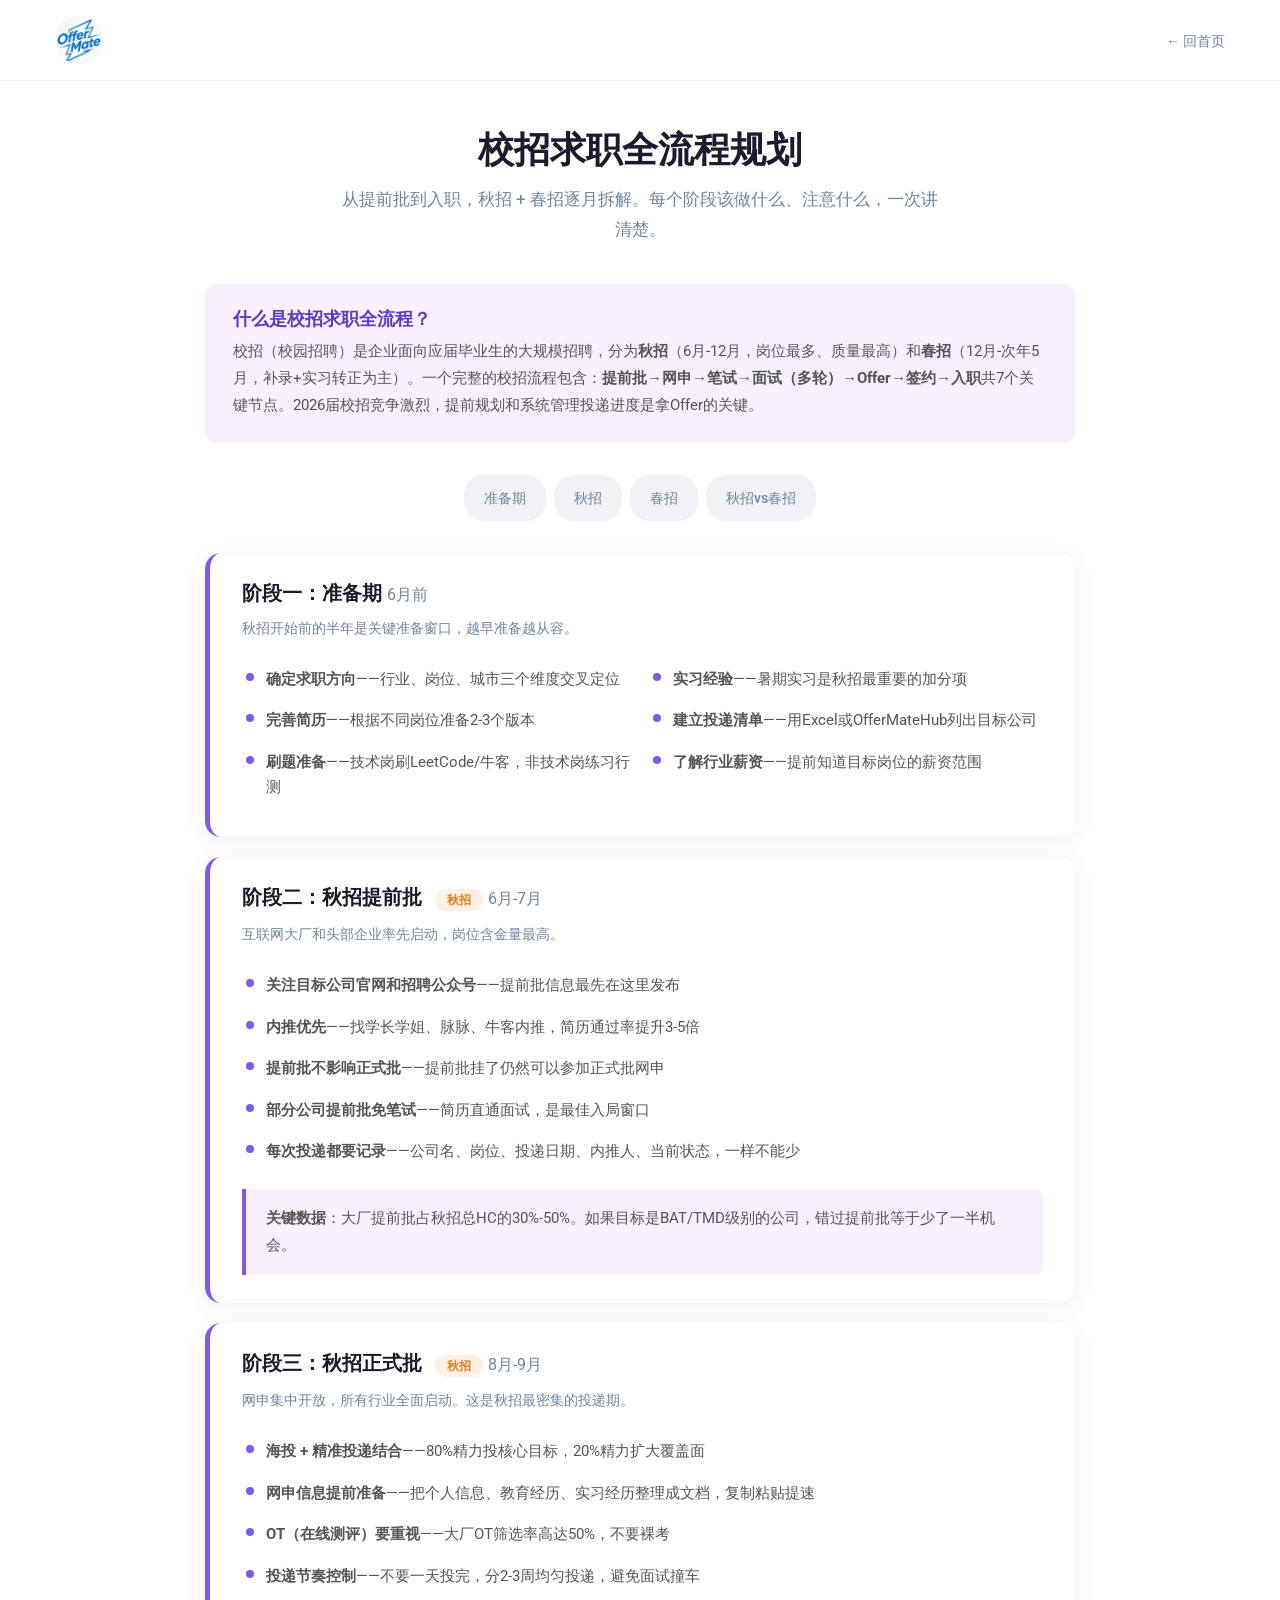
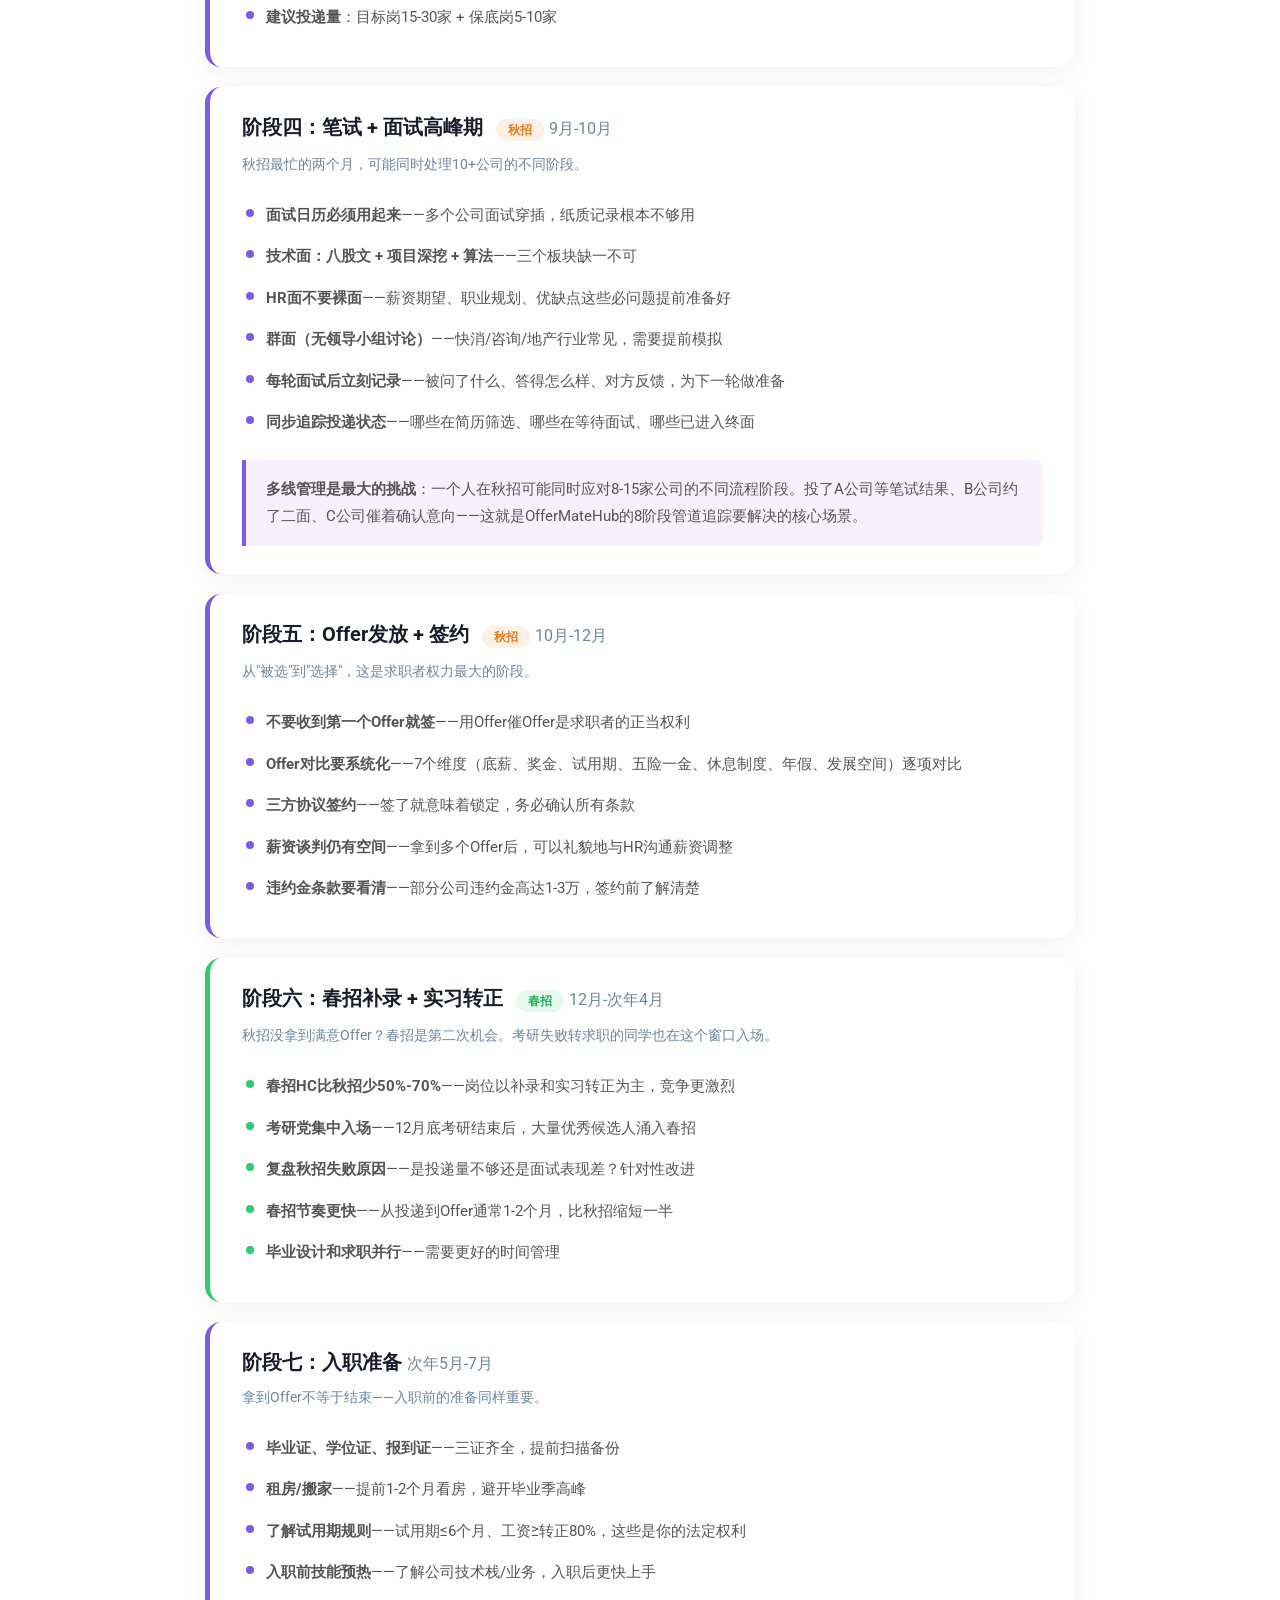
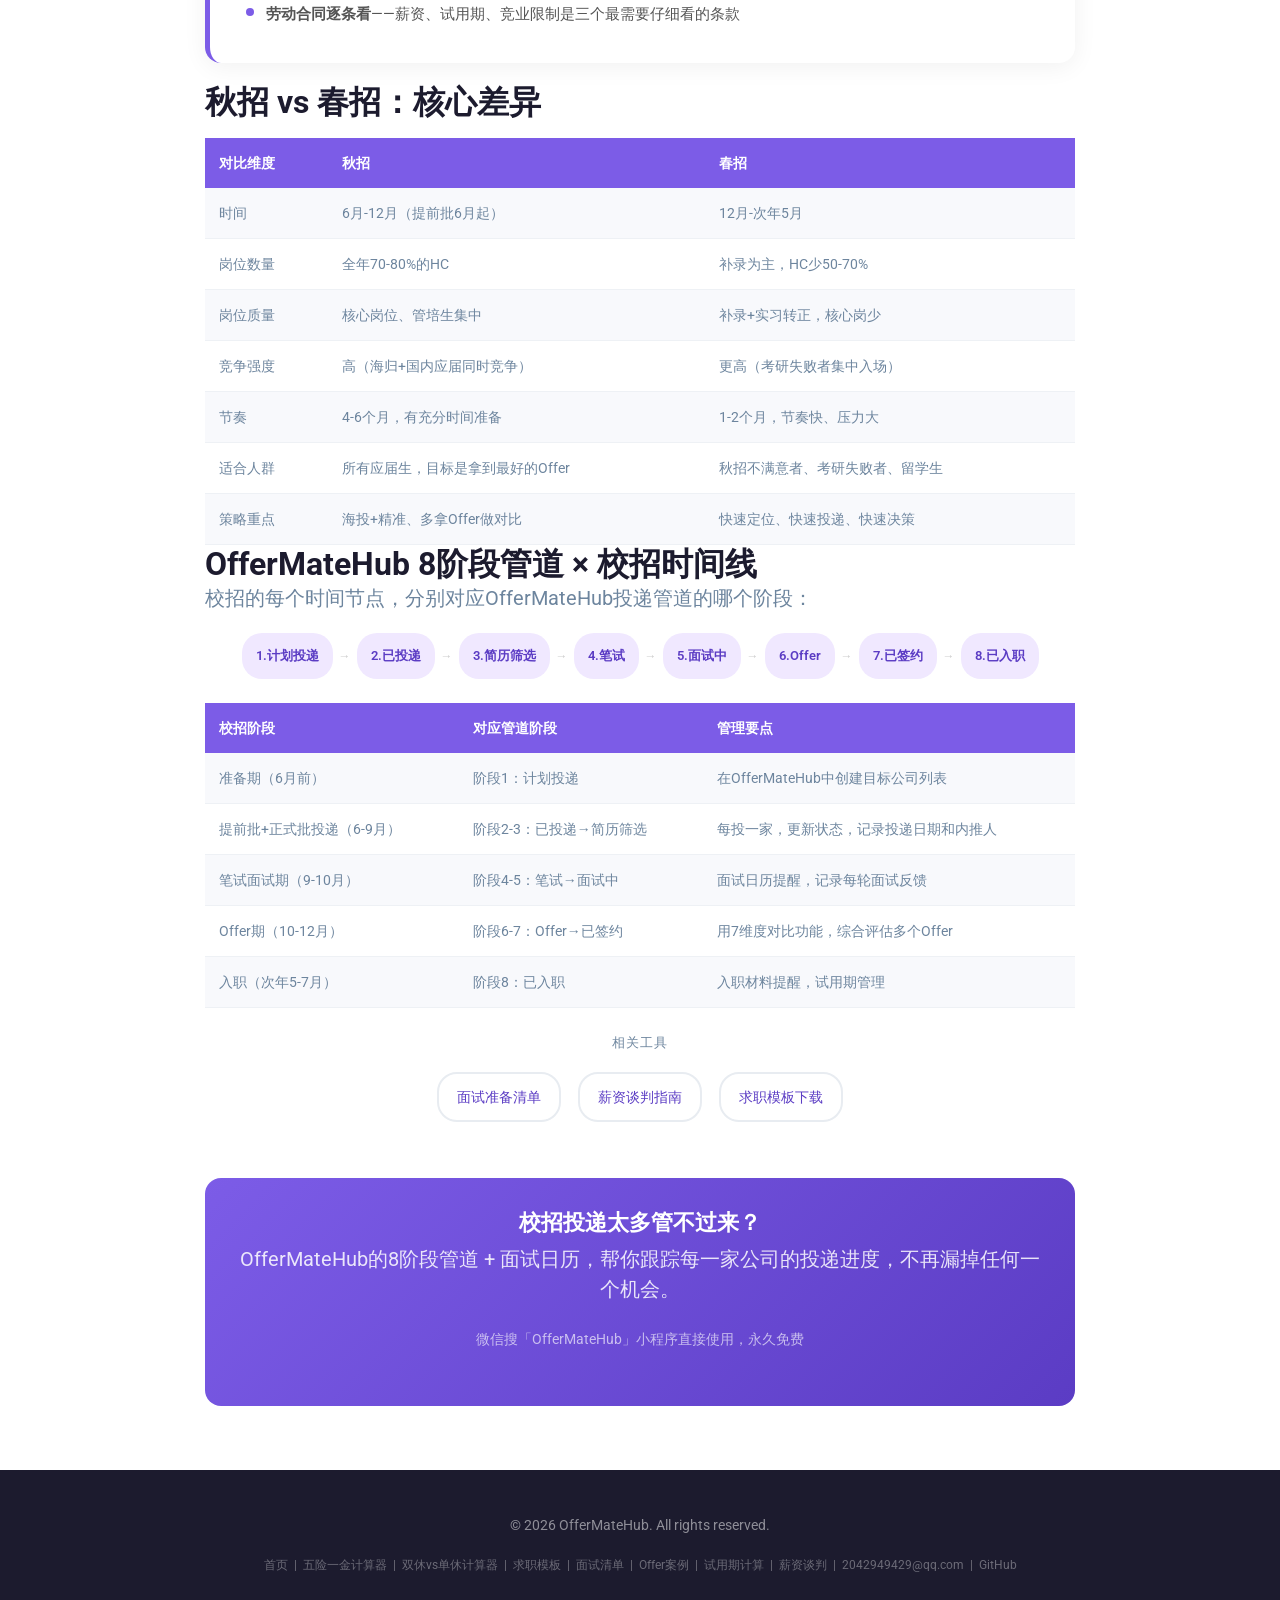
==== commit 1af19fbf: "feat: add salary negotiation guide + internal cross-linking across all pages Co-Authored-By: Claude " ====
--- a/campus-timeline.html
+++ b/campus-timeline.html
@@ -243,6 +243,13 @@
         </table>
     </div>
 
+    <div class="calc-card" style="text-align:center;padding:20px 28px">
+        <p style="color:#6d859e;font-size:13px;margin-bottom:10px;text-transform:uppercase;letter-spacing:1px">相关工具</p>
+        <a href="interview-checklist.html" style="display:inline-block;padding:8px 18px;margin:4px 6px;border:2px solid #e8ecf1;border-radius:20px;font-size:14px;color:#5b3cc4;text-decoration:none">面试准备清单</a>
+        <a href="salary-negotiation.html" style="display:inline-block;padding:8px 18px;margin:4px 6px;border:2px solid #e8ecf1;border-radius:20px;font-size:14px;color:#5b3cc4;text-decoration:none">薪资谈判指南</a>
+        <a href="templates.html" style="display:inline-block;padding:8px 18px;margin:4px 6px;border:2px solid #e8ecf1;border-radius:20px;font-size:14px;color:#5b3cc4;text-decoration:none">求职模板下载</a>
+    </div>
+
     <div class="cta-banner">
         <h3>校招投递太多管不过来？</h3>
         <p>OfferMateHub的8阶段管道 + 面试日历，帮你跟踪每一家公司的投递进度，不再漏掉任何一个机会。</p>
@@ -253,7 +260,7 @@
 <footer>
     <div class="container">
         <p style="color:rgba(255,255,255,.5);font-size:14px;margin:0">&copy; 2026 OfferMateHub. All rights reserved.</p>
-        <p style="color:rgba(255,255,255,.35);font-size:12px;margin:10px 0 0"><a href="index.html" style="color:rgba(255,255,255,.35);text-decoration:none">首页</a> &nbsp;|&nbsp; <a href="wxyj-calculator.html" style="color:rgba(255,255,255,.35);text-decoration:none">五险一金计算器</a> &nbsp;|&nbsp; <a href="rest-calculator.html" style="color:rgba(255,255,255,.35);text-decoration:none">双休vs单休计算器</a> &nbsp;|&nbsp; <a href="templates.html" style="color:rgba(255,255,255,.35);text-decoration:none">求职模板</a> &nbsp;|&nbsp; <a href="interview-checklist.html" style="color:rgba(255,255,255,.35);text-decoration:none">面试清单</a> &nbsp;|&nbsp; <a href="offer-cases.html" style="color:rgba(255,255,255,.35);text-decoration:none">Offer案例</a> &nbsp;|&nbsp; <a href="mailto:2042949429@qq.com" style="color:rgba(255,255,255,.35);text-decoration:none">2042949429@qq.com</a> &nbsp;|&nbsp; <a href="https://github.com/husuting/offermatehub" target="_blank" rel="noopener" style="color:rgba(255,255,255,.35);text-decoration:none">GitHub</a></p>
+        <p style="color:rgba(255,255,255,.35);font-size:12px;margin:10px 0 0"><a href="index.html" style="color:rgba(255,255,255,.35);text-decoration:none">首页</a> &nbsp;|&nbsp; <a href="wxyj-calculator.html" style="color:rgba(255,255,255,.35);text-decoration:none">五险一金计算器</a> &nbsp;|&nbsp; <a href="rest-calculator.html" style="color:rgba(255,255,255,.35);text-decoration:none">双休vs单休计算器</a> &nbsp;|&nbsp; <a href="templates.html" style="color:rgba(255,255,255,.35);text-decoration:none">求职模板</a> &nbsp;|&nbsp; <a href="interview-checklist.html" style="color:rgba(255,255,255,.35);text-decoration:none">面试清单</a> &nbsp;|&nbsp; <a href="offer-cases.html" style="color:rgba(255,255,255,.35);text-decoration:none">Offer案例</a> &nbsp;|&nbsp; <a href="probation-calculator.html" style="color:rgba(255,255,255,.35);text-decoration:none">试用期计算</a> &nbsp;|&nbsp; <a href="salary-negotiation.html" style="color:rgba(255,255,255,.35);text-decoration:none">薪资谈判</a> &nbsp;|&nbsp; <a href="mailto:2042949429@qq.com" style="color:rgba(255,255,255,.35);text-decoration:none">2042949429@qq.com</a> &nbsp;|&nbsp; <a href="https://github.com/husuting/offermatehub" target="_blank" rel="noopener" style="color:rgba(255,255,255,.35);text-decoration:none">GitHub</a></p>
     </div>
 </footer>
 
